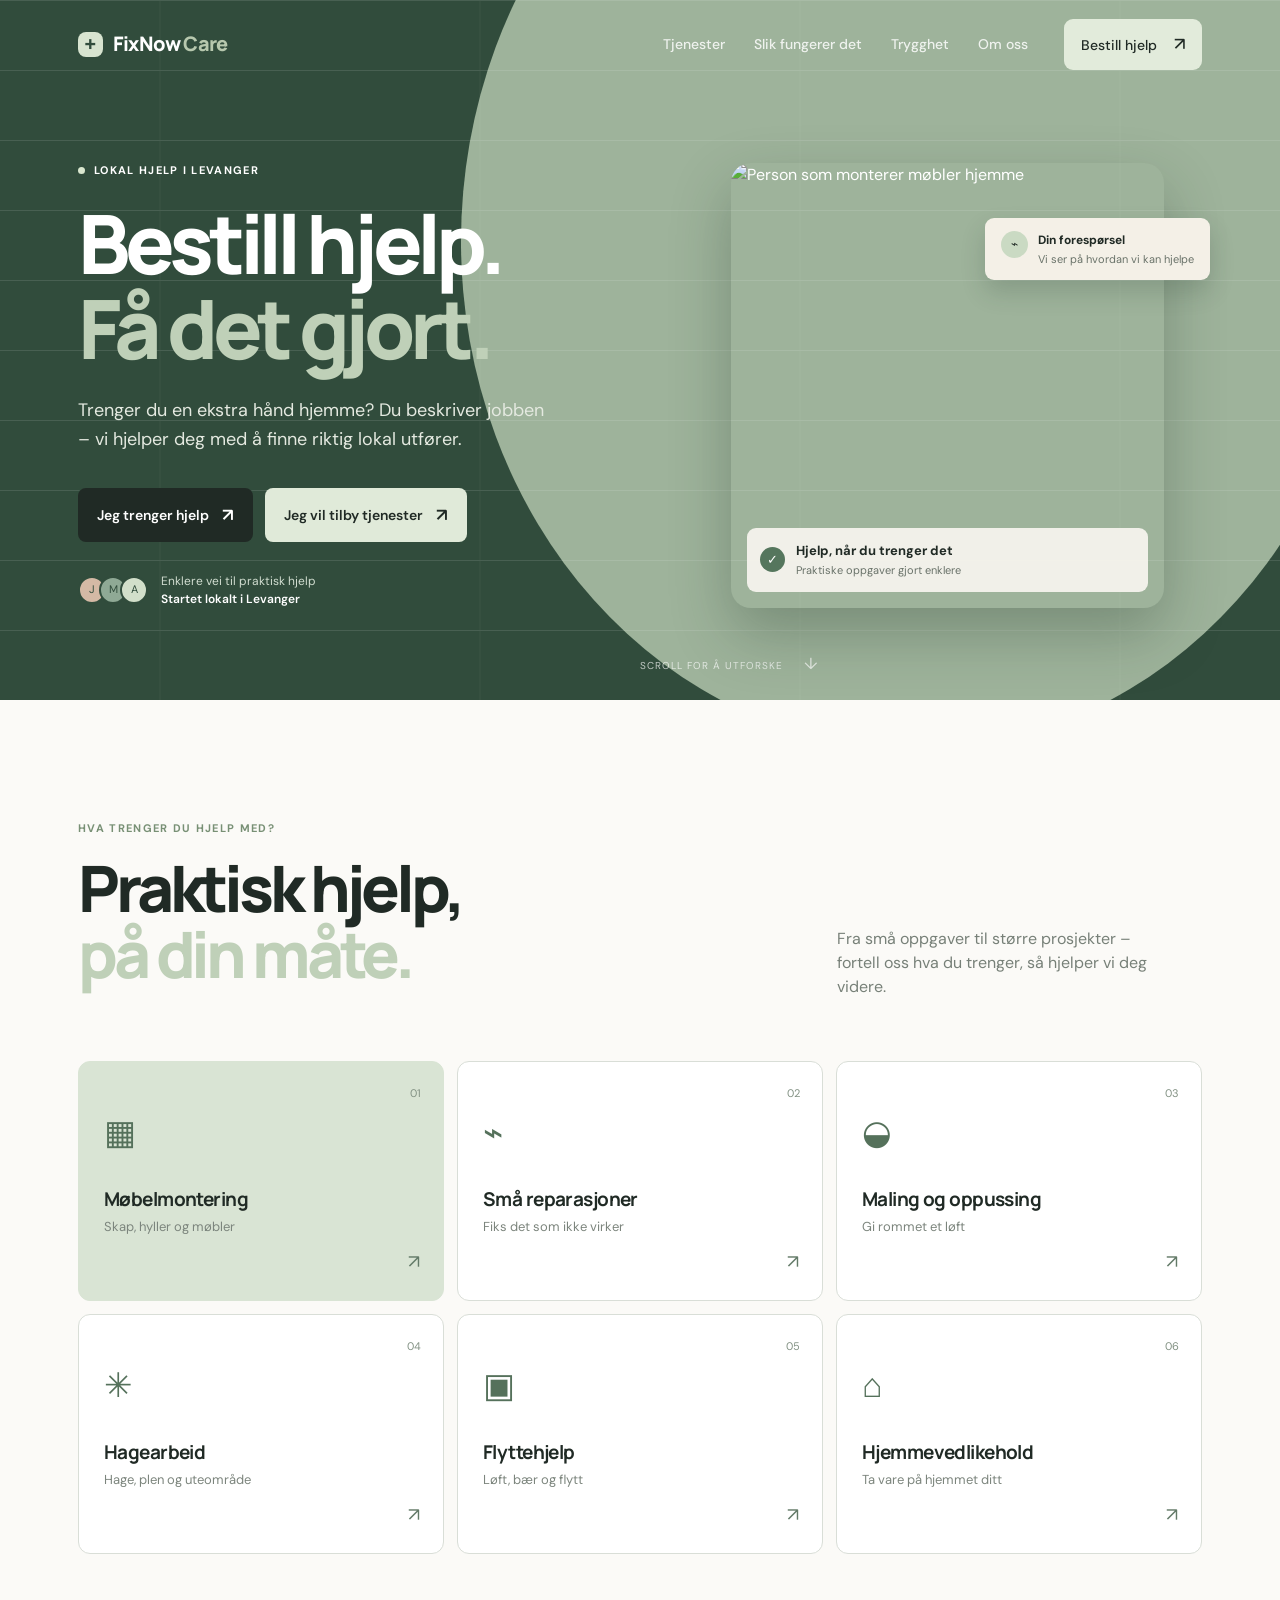
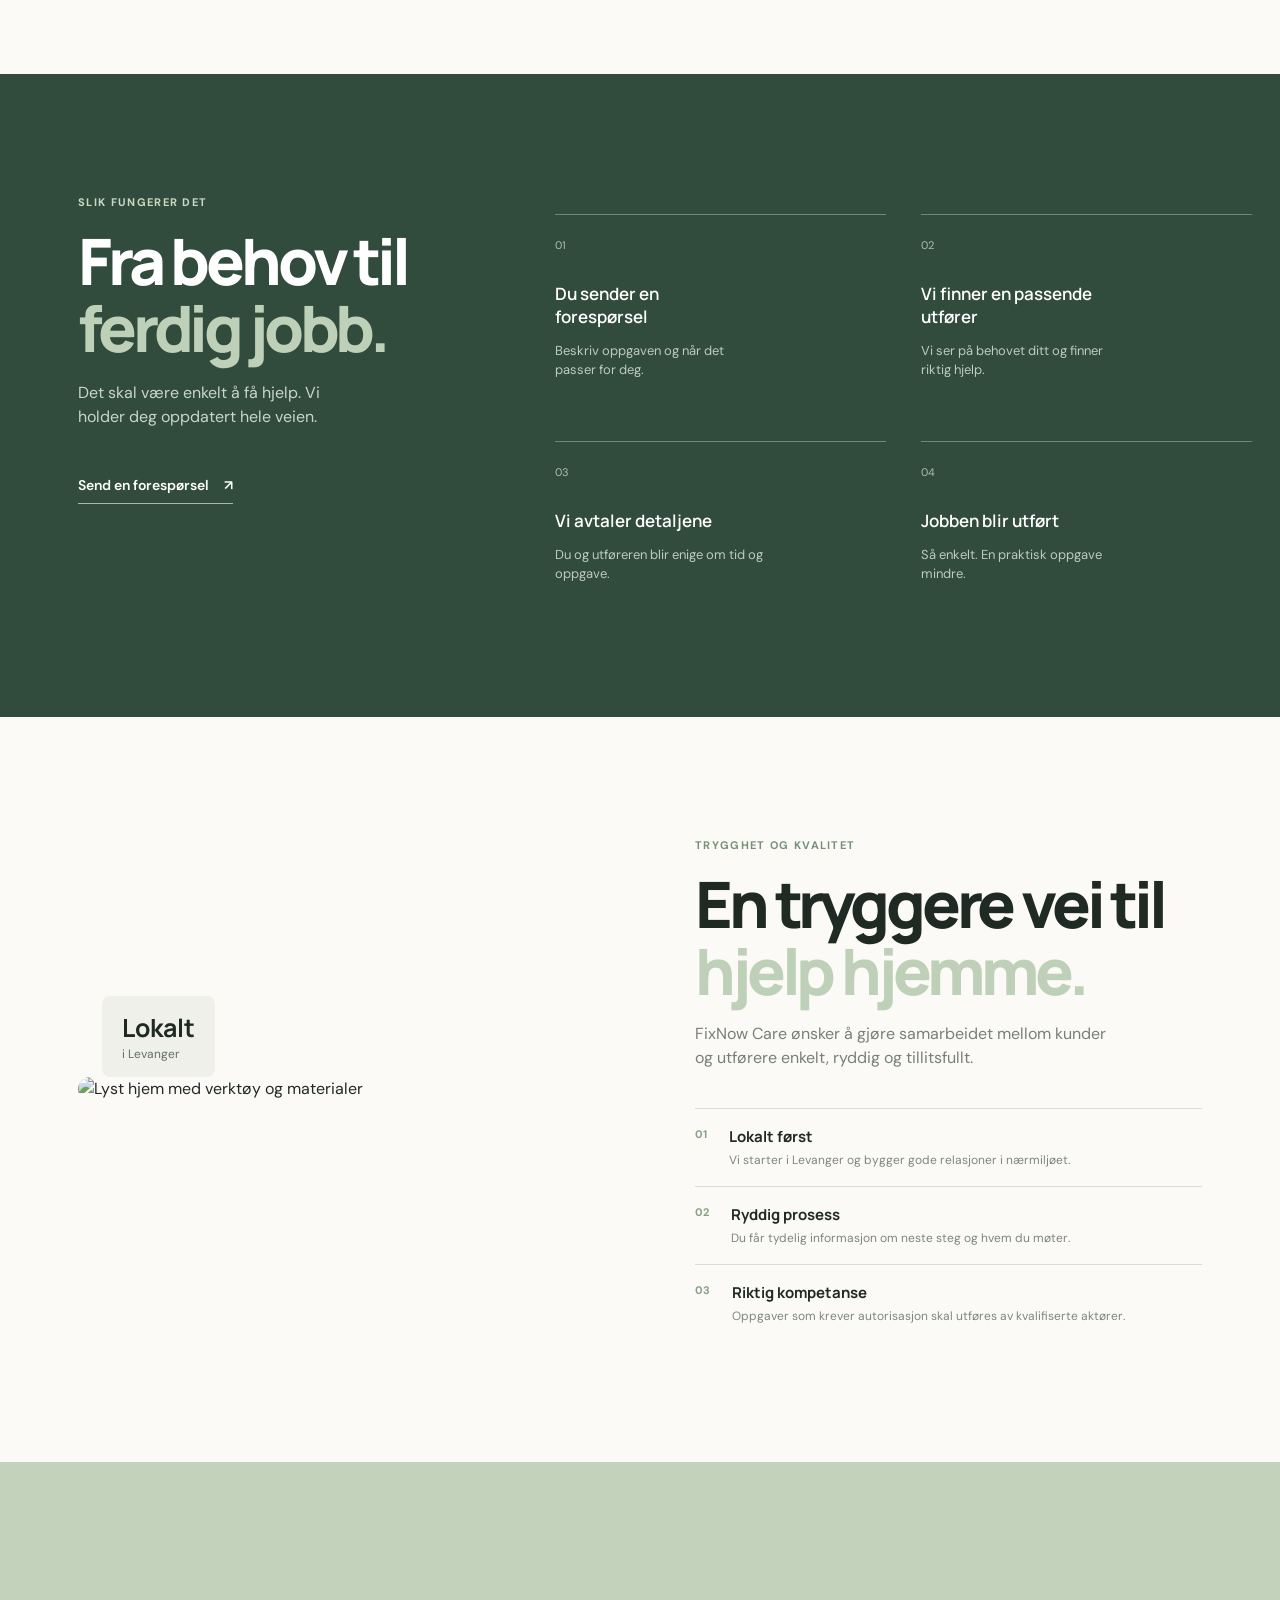
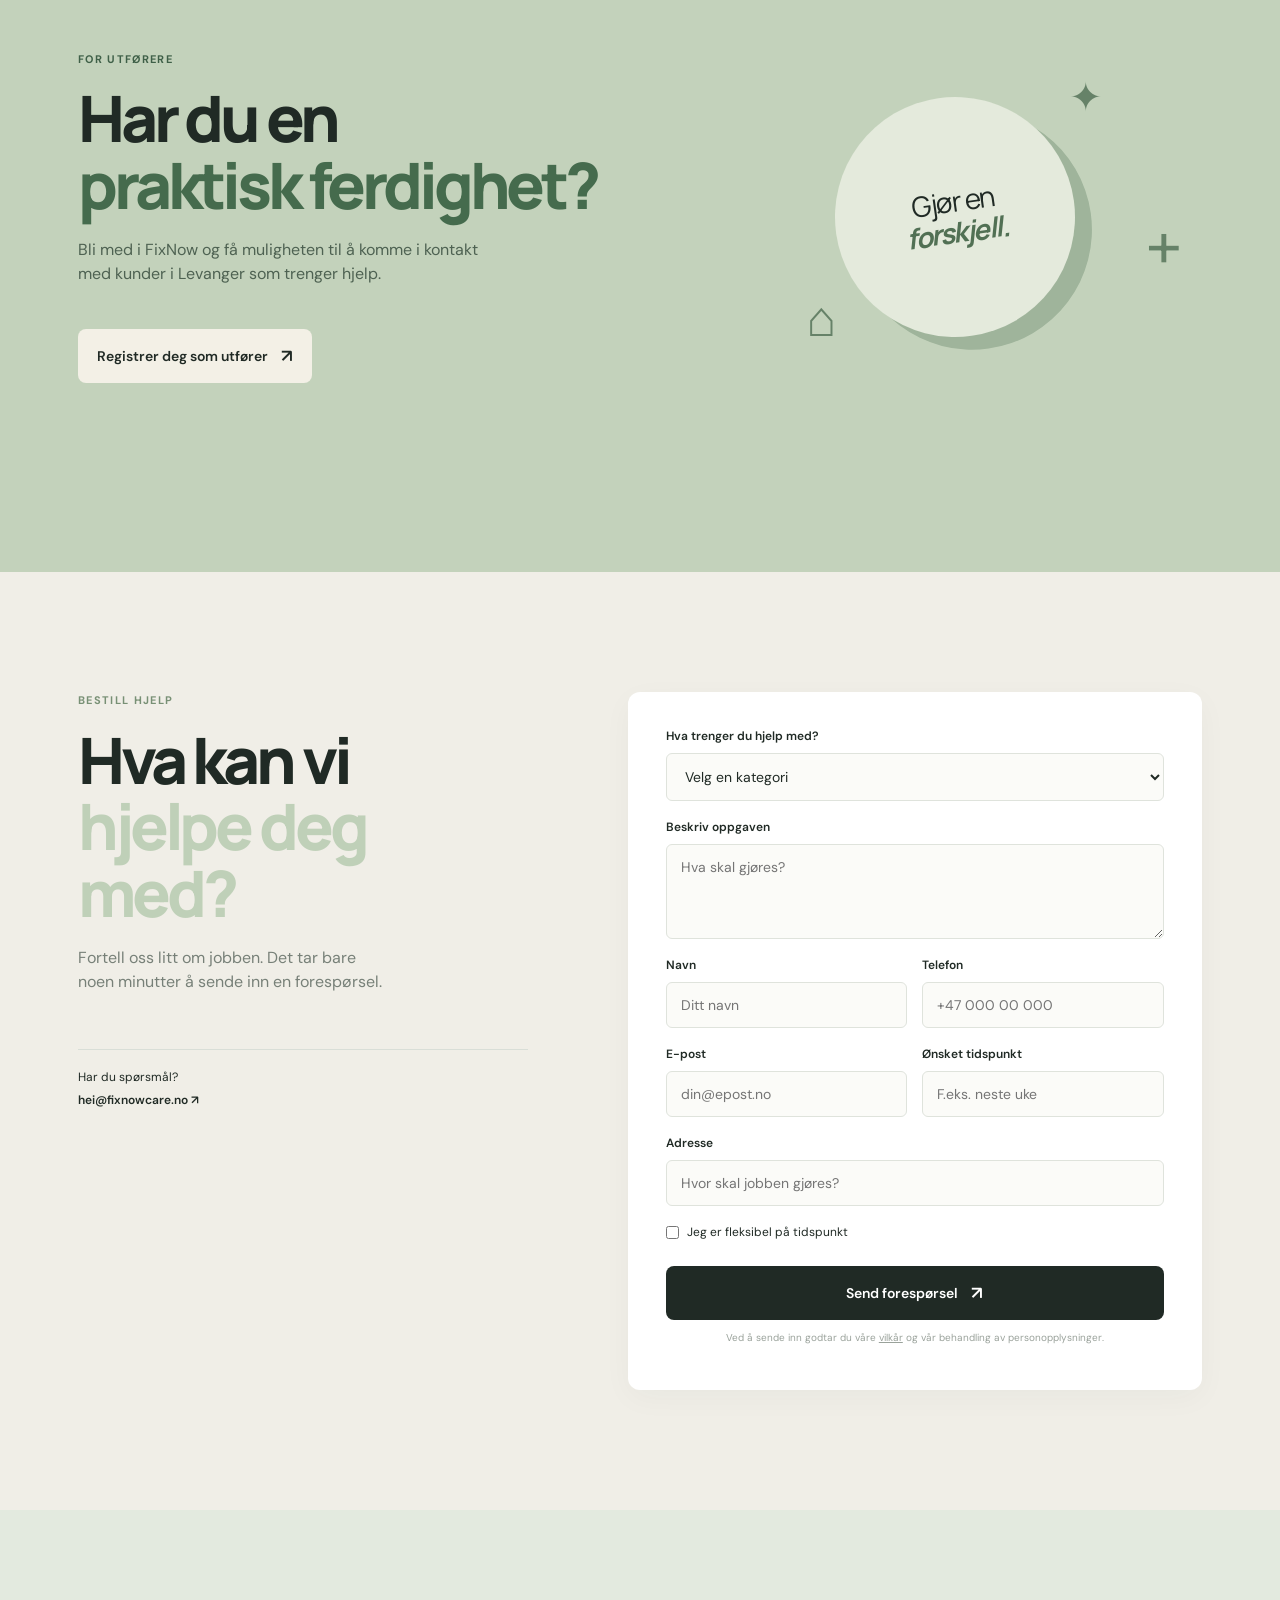
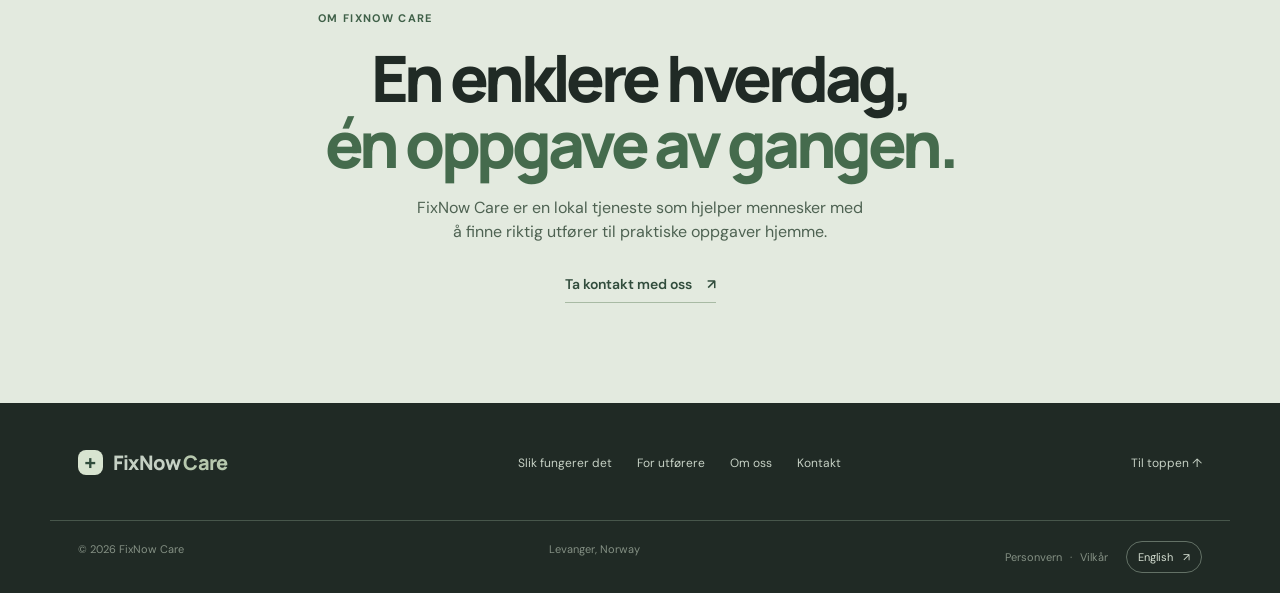
==== index.html @ 41d1ebec "Add files via upload" ====
<!doctype html>
<html lang="nb">
<head>
  <meta charset="UTF-8" />
  <meta name="viewport" content="width=device-width, initial-scale=1.0" />
  <meta name="description" content="FixNow Care hjelper deg med å finne lokal hjelp til praktiske oppgaver hjemme i Levanger." />
  <title>FixNow Care — Bestill hjelp. Få det gjort.</title>
  <link rel="preconnect" href="https://fonts.googleapis.com" />
  <link rel="preconnect" href="https://fonts.gstatic.com" crossorigin />
  <link href="https://fonts.googleapis.com/css2?family=DM+Sans:wght@400;500;600;700&family=Manrope:wght@600;700;800&display=swap" rel="stylesheet" />
  <link rel="stylesheet" href="styles.css" />
</head>
<body>
  <header class="site-header" id="top">
    <div class="container nav-wrap">
      <a class="brand" href="#top" aria-label="FixNow Care hjem"><span class="brand-mark">+</span><span>FixNow <em>Care</em></span></a>
      <button class="menu-toggle" aria-label="Åpne meny" aria-expanded="false"><span></span><span></span></button>
      <nav class="main-nav" aria-label="Hovedmeny">
        <a href="#tjenester">Tjenester</a><a href="#slik-fungerer-det">Slik fungerer det</a><a href="#trygghet">Trygghet</a><a href="#om-oss">Om oss</a>
        <a class="nav-cta" href="#bestill">Bestill hjelp <span>↗</span></a>
      </nav>
    </div>
  </header>

  <main>
    <section class="hero">
      <div class="hero-orb"></div><div class="hero-grid"></div>
      <div class="container hero-content">
        <div class="hero-copy">
          <div class="eyebrow"><span class="pulse"></span> Lokal hjelp i Levanger</div>
          <h1>Bestill hjelp.<br /><span>Få det gjort.</span></h1>
          <p class="hero-lead">Trenger du en ekstra hånd hjemme? Du beskriver jobben – vi hjelper deg med å finne riktig lokal utfører.</p>
          <div class="hero-actions"><a class="button button-dark" href="#bestill">Jeg trenger hjelp <span>↗</span></a><a class="button button-light" href="#for-utforere">Jeg vil tilby tjenester <span>↗</span></a></div>
          <div class="hero-note"><div class="avatar-stack"><i>J</i><i>M</i><i>A</i></div><span>Enklere vei til praktisk hjelp<br /><strong>Startet lokalt i Levanger</strong></span></div>
        </div>
        <div class="hero-visual">
          <div class="image-card"><img src="https://images.unsplash.com/photo-1581578731548-c64695cc6952?auto=format&fit=crop&w=1000&q=85" alt="Person som monterer møbler hjemme" /><div class="image-caption"><span class="check">✓</span><span><strong>Hjelp, når du trenger det</strong><small>Praktiske oppgaver gjort enklere</small></span></div></div>
          <div class="floating-card"><span class="floating-icon">⌁</span><span><strong>Din forespørsel</strong><small>Vi ser på hvordan vi kan hjelpe</small></span></div>
        </div>
      </div>
      <div class="scroll-hint">Scroll for å utforske <span>↓</span></div>
    </section>

    <section class="section categories" id="tjenester">
      <div class="container"><div class="section-top"><div><div class="eyebrow muted">Hva trenger du hjelp med?</div><h2>Praktisk hjelp,<br /><em>på din måte.</em></h2></div><p>Fra små oppgaver til større prosjekter – fortell oss hva du trenger, så hjelper vi deg videre.</p></div>
        <div class="category-grid">
          <a class="category-card featured" href="#bestill"><span class="category-no">01</span><div class="category-icon">▦</div><h3>Møbelmontering</h3><p>Skap, hyller og møbler</p><span class="arrow">↗</span></a>
          <a class="category-card" href="#bestill"><span class="category-no">02</span><div class="category-icon">⌁</div><h3>Små reparasjoner</h3><p>Fiks det som ikke virker</p><span class="arrow">↗</span></a>
          <a class="category-card" href="#bestill"><span class="category-no">03</span><div class="category-icon">◒</div><h3>Maling og oppussing</h3><p>Gi rommet et løft</p><span class="arrow">↗</span></a>
          <a class="category-card" href="#bestill"><span class="category-no">04</span><div class="category-icon">✳</div><h3>Hagearbeid</h3><p>Hage, plen og uteområde</p><span class="arrow">↗</span></a>
          <a class="category-card" href="#bestill"><span class="category-no">05</span><div class="category-icon">▣</div><h3>Flyttehjelp</h3><p>Løft, bær og flytt</p><span class="arrow">↗</span></a>
          <a class="category-card" href="#bestill"><span class="category-no">06</span><div class="category-icon">⌂</div><h3>Hjemmevedlikehold</h3><p>Ta vare på hjemmet ditt</p><span class="arrow">↗</span></a>
        </div>
      </div>
    </section>

    <section class="section process" id="slik-fungerer-det"><div class="container process-inner"><div class="process-intro"><div class="eyebrow light">Slik fungerer det</div><h2>Fra behov til<br /><em>ferdig jobb.</em></h2><p>Det skal være enkelt å få hjelp. Vi holder deg oppdatert hele veien.</p><a class="text-link" href="#bestill">Send en forespørsel <span>↗</span></a></div><div class="steps"><div class="step"><span>01</span><h3>Du sender en forespørsel</h3><p>Beskriv oppgaven og når det passer for deg.</p></div><div class="step"><span>02</span><h3>Vi finner en passende utfører</h3><p>Vi ser på behovet ditt og finner riktig hjelp.</p></div><div class="step"><span>03</span><h3>Vi avtaler detaljene</h3><p>Du og utføreren blir enige om tid og oppgave.</p></div><div class="step"><span>04</span><h3>Jobben blir utført</h3><p>Så enkelt. En praktisk oppgave mindre.</p></div></div></div></section>

    <section class="section trust" id="trygghet"><div class="container trust-grid"><div class="trust-image"><img src="https://images.unsplash.com/photo-1503387762-592dec58ef4e?auto=format&fit=crop&w=1000&q=85" alt="Lyst hjem med verktøy og materialer" /><div class="trust-badge"><strong>Lokalt</strong><span>i Levanger</span></div></div><div class="trust-copy"><div class="eyebrow muted">Trygghet og kvalitet</div><h2>En tryggere vei til<br /><em>hjelp hjemme.</em></h2><p>FixNow Care ønsker å gjøre samarbeidet mellom kunder og utførere enkelt, ryddig og tillitsfullt.</p><div class="trust-list"><div><b>01</b><span><strong>Lokalt først</strong><small>Vi starter i Levanger og bygger gode relasjoner i nærmiljøet.</small></span></div><div><b>02</b><span><strong>Ryddig prosess</strong><small>Du får tydelig informasjon om neste steg og hvem du møter.</small></span></div><div><b>03</b><span><strong>Riktig kompetanse</strong><small>Oppgaver som krever autorisasjon skal utføres av kvalifiserte aktører.</small></span></div></div></div></div></section>

    <section class="section provider" id="for-utforere"><div class="container provider-inner"><div><div class="eyebrow light">For utførere</div><h2>Har du en<br /><em>praktisk ferdighet?</em></h2><p>Bli med i FixNow og få muligheten til å komme i kontakt med kunder i Levanger som trenger hjelp.</p><a class="button button-cream" href="#registrering">Registrer deg som utfører <span>↗</span></a></div><div class="provider-art"><span class="tool tool-one">✦</span><span class="tool tool-two">⌂</span><span class="tool tool-three">+</span><div class="provider-circle">Gjør en<br /><strong>forskjell.</strong></div></div></div></section>

    <section class="section form-section" id="bestill"><div class="container form-layout"><div class="form-intro"><div class="eyebrow muted">Bestill hjelp</div><h2>Hva kan vi<br /><em>hjelpe deg med?</em></h2><p>Fortell oss litt om jobben. Det tar bare noen minutter å sende inn en forespørsel.</p><div class="form-contact"><span>Har du spørsmål?</span><a href="mailto:hei@fixnowcare.no">hei@fixnowcare.no ↗</a></div></div><form class="request-form" id="request-form"><label>Hva trenger du hjelp med? <select required><option value="">Velg en kategori</option><option>Møbelmontering</option><option>Små reparasjoner</option><option>Maling og oppussing</option><option>Hagearbeid</option><option>Flyttehjelp</option><option>Annet</option></select></label><label>Beskriv oppgaven <textarea required placeholder="Hva skal gjøres?"></textarea></label><div class="form-row"><label>Navn<input required type="text" placeholder="Ditt navn" /></label><label>Telefon<input required type="tel" placeholder="+47 000 00 000" /></label></div><div class="form-row"><label>E-post<input required type="email" placeholder="din@epost.no" /></label><label>Ønsket tidspunkt<input required type="text" placeholder="F.eks. neste uke" /></label></div><label>Adresse<input required type="text" placeholder="Hvor skal jobben gjøres?" /></label><label class="check-label"><input type="checkbox" /> <span>Jeg er fleksibel på tidspunkt</span></label><button class="button button-dark submit-button" type="submit">Send forespørsel <span>↗</span></button><p class="form-legal">Ved å sende inn godtar du våre <a href="#om-oss">vilkår</a> og vår behandling av personopplysninger.</p></form></div></section>

    <section class="section about" id="om-oss"><div class="container about-inner"><div class="eyebrow light">Om FixNow Care</div><h2>En enklere hverdag,<br /><em>én oppgave av gangen.</em></h2><p>FixNow Care er en lokal tjeneste som hjelper mennesker med å finne riktig utfører til praktiske oppgaver hjemme.</p><a class="text-link" href="mailto:hei@fixnowcare.no">Ta kontakt med oss <span>↗</span></a></div></section>
  </main>
  <footer class="site-footer"><div class="container footer-top"><a class="brand" href="#top"><span class="brand-mark">+</span><span>FixNow <em>Care</em></span></a><div class="footer-links"><a href="#slik-fungerer-det">Slik fungerer det</a><a href="#for-utforere">For utførere</a><a href="#om-oss">Om oss</a><a href="mailto:hei@fixnowcare.no">Kontakt</a></div><a class="back-top" href="#top">Til toppen ↑</a></div><div class="container footer-bottom"><span>© 2026 FixNow Care</span><span>Levanger, Norway</span><span class="footer-meta"><a href="#">Personvern</a> · <a href="#">Vilkår</a><a class="language-switch" href="index-en.html" lang="en" aria-label="Switch to English">English <span>↗</span></a></span></div></footer>
  <div class="success-modal" id="success-modal" role="dialog" aria-modal="true" aria-labelledby="success-title"><div class="modal-card"><button class="modal-close" aria-label="Lukk">×</button><div class="success-icon">✓</div><h2 id="success-title">Takk for din forespørsel!</h2><p>Vi har mottatt forespørselen din og vil se på hvordan vi kan hjelpe deg.</p><span class="request-id">Forespørselsnummer: <strong>FN-2026-001</strong></span><button class="button button-dark modal-done">Ferdig</button></div></div>
  <script src="script.js"></script>
</body>
</html>
---- styles.css ----
:root{--ink:#202a25;--cream:#f4f1e9;--paper:#fbfaf7;--sage:#bac9b3;--green:#314c3c;--line:#d9ded7;--serif:Manrope,sans-serif;--sans:'DM Sans',sans-serif}*{box-sizing:border-box}html{scroll-behavior:smooth}body{margin:0;background:var(--paper);color:var(--ink);font-family:var(--sans);font-size:16px;line-height:1.5}a{color:inherit;text-decoration:none}.container{max-width:1180px;margin:auto;padding-left:28px;padding-right:28px}.site-header{position:absolute;top:0;z-index:5;width:100%;color:#fff}.nav-wrap{display:flex;align-items:center;justify-content:space-between;height:88px}.brand{display:flex;align-items:center;gap:10px;font-family:var(--serif);font-size:20px;font-weight:800;letter-spacing:-.04em}.brand em{font-style:normal;color:#b7c8ae}.brand-mark{display:grid;place-items:center;width:25px;height:25px;background:#d8e4d0;color:var(--green);border-radius:8px;font-size:22px;line-height:1}.main-nav{display:flex;align-items:center;gap:29px;font-size:14px;font-weight:500}.main-nav a:not(.nav-cta){opacity:.84}.main-nav a:hover{text-decoration:underline;text-underline-offset:4px}.nav-cta{background:#e2ebdb;color:var(--ink);padding:12px 17px;border-radius:9px;margin-left:7px}.nav-cta span,.button span{margin-left:13px;font-size:18px}.menu-toggle{display:none;background:none;border:0;color:white}.hero{min-height:700px;position:relative;overflow:hidden;background:var(--green);color:white}.hero-orb{position:absolute;right:-7%;top:-38%;width:71%;height:145%;border-radius:50%;background:#a8bca3;opacity:.92}.hero-grid{position:absolute;inset:0;opacity:.11;background-image:linear-gradient(90deg,transparent 49.8%,#fff 50%,transparent 50.2%),linear-gradient(#fff 1px,transparent 1px);background-size:25% 100%,100% 70px}.hero-content{position:relative;z-index:1;display:grid;grid-template-columns:52% 48%;align-items:center;min-height:700px;padding-top:70px}.eyebrow{display:flex;align-items:center;gap:9px;text-transform:uppercase;letter-spacing:.12em;font-size:11px;font-weight:700}.eyebrow.muted{color:#789075}.eyebrow.light{color:#cad9c3}.pulse{width:7px;height:7px;border-radius:50%;background:#d9e7cf}.hero h1,.section h2{font-family:var(--serif);font-size:clamp(48px,6.4vw,82px);line-height:1.04;letter-spacing:-.065em;margin:22px 0 25px;font-weight:800}.hero h1 span,.section h2 em{color:#bfd0b8;font-style:normal}.hero-lead{font-size:18px;line-height:1.6;max-width:470px;color:#e4e9e0}.hero-actions{display:flex;gap:12px;flex-wrap:wrap;margin:34px 0 30px}.button{display:inline-flex;align-items:center;justify-content:center;border:0;border-radius:8px;padding:15px 19px;font:600 14px var(--sans);cursor:pointer;transition:transform .2s,background .2s}.button:hover{transform:translateY(-2px)}.button-dark{color:#fff;background:var(--ink)}.button-light{color:var(--ink);background:#e0ead9}.button-cream{background:#f3f0e6;color:var(--ink);margin-top:27px}.hero-note{display:flex;align-items:center;gap:13px;font-size:12px;color:#d1ddd0}.hero-note strong{color:#fff;font-weight:600}.avatar-stack{display:flex}.avatar-stack i{display:grid;place-items:center;width:28px;height:28px;border-radius:50%;background:#d2dfca;color:var(--green);font-style:normal;font-size:11px;border:2px solid var(--green);margin-left:-7px}.avatar-stack i:first-child{margin:0;background:#d4b9a5}.avatar-stack i:nth-child(2){background:#8fa995}.hero-visual{position:relative;margin-left:30px}.image-card{width:85%;margin:0 auto;position:relative;border-radius:20px;overflow:hidden;box-shadow:0 25px 60px #1a30244a}.image-card img{display:block;width:100%;height:445px;object-fit:cover}.image-caption{position:absolute;bottom:16px;left:16px;right:16px;display:flex;gap:11px;align-items:center;background:#f7f5eeef;color:var(--ink);border-radius:9px;padding:13px;font-size:13px}.image-caption strong,.image-caption small,.floating-card strong,.floating-card small{display:block}.image-caption small,.floating-card small{font-size:11px;color:#697269;margin-top:2px}.check{background:#55765d;color:#fff;border-radius:50%;width:25px;height:25px;display:grid;place-items:center}.floating-card{position:absolute;right:-8px;top:55px;background:#f4f0e7;color:var(--ink);padding:13px 16px;border-radius:9px;display:flex;gap:10px;font-size:12px;box-shadow:0 12px 25px #20352930}.floating-icon{width:27px;height:27px;border-radius:50%;background:#cadac3;display:grid;place-items:center}.scroll-hint{position:absolute;bottom:24px;left:50%;font-size:10px;text-transform:uppercase;letter-spacing:.1em;opacity:.7}.scroll-hint span{margin-left:17px;font-size:16px}.section{padding:120px 0}.section h2{font-size:clamp(42px,5vw,64px);margin:18px 0}.section-top{display:flex;justify-content:space-between;align-items:end;margin-bottom:55px}.section-top>p{max-width:320px;color:#778078;margin:0 4% 7px 0}.category-grid{display:grid;grid-template-columns:repeat(3,1fr);gap:13px}.category-card{min-height:240px;border:1px solid var(--line);border-radius:12px;padding:25px;position:relative;transition:.25s;background:#fff}.category-card:hover{transform:translateY(-5px);box-shadow:0 15px 30px #304b3615}.category-card.featured{background:#d9e4d4;border-color:#d9e4d4}.category-no{position:absolute;right:22px;top:23px;color:#829183;font-size:11px}.category-icon{font-size:34px;color:#55715b;margin:20px 0 28px}.category-card h3{font:700 19px var(--serif);letter-spacing:-.03em;margin:0 0 5px}.category-card p{font-size:13px;color:#7c857d;margin:0}.arrow{position:absolute;right:23px;bottom:23px;color:#637a68;font-size:19px}.process{background:var(--green);color:white}.process-inner{display:grid;grid-template-columns:38% 62%;gap:50px}.process h2{margin-bottom:20px}.process-intro>p{color:#cad6c8;max-width:285px}.text-link{display:inline-flex;gap:15px;align-items:center;margin-top:30px;font-size:14px;font-weight:600;border-bottom:1px solid #a8baa4;padding-bottom:7px}.steps{display:grid;grid-template-columns:1fr 1fr;gap:48px 35px;padding-top:20px}.step{border-top:1px solid #718673;padding-top:17px}.step>span{color:#aebfab;font-size:11px}.step h3{font:600 17px var(--serif);margin:26px 0 8px;max-width:190px}.step p{font-size:13px;color:#becbbd;max-width:210px}.trust-grid{display:grid;grid-template-columns:46% 1fr;gap:100px;align-items:center}.trust-image{position:relative}.trust-image img{width:100%;height:500px;object-fit:cover;border-radius:14px;filter:saturate(.75)}.trust-badge{position:absolute;bottom:24px;left:24px;background:#eef0e8e8;border-radius:8px;padding:14px 20px}.trust-badge strong,.trust-badge span{display:block}.trust-badge strong{font:700 25px var(--serif)}.trust-badge span{font-size:12px;color:#647164}.trust-copy>p{max-width:430px;color:#778078}.trust-list{margin-top:38px}.trust-list>div{border-top:1px solid var(--line);padding:17px 0;display:flex;gap:22px}.trust-list b{font-size:11px;color:#87a083}.trust-list strong,.trust-list small{display:block}.trust-list strong{font:700 15px var(--serif)}.trust-list small{font-size:12px;color:#7d867e;margin-top:4px}.provider{background:#c3d2bb}.provider-inner{display:flex;justify-content:space-between;align-items:center;min-height:470px}.provider h2{margin-bottom:20px}.provider p{max-width:400px;color:#526450}.provider-art{width:44%;height:330px;position:relative;display:grid;place-items:center}.provider-circle{width:240px;height:240px;background:#e4eadc;border-radius:50%;display:grid;place-content:center;text-align:center;font:28px/1.1 var(--serif);letter-spacing:-.05em;transform:rotate(-8deg);box-shadow:15px 15px 0 #9fb49b}.provider-circle strong{font-style:italic;color:#517054}.tool{position:absolute;font-size:40px;color:#668268;z-index:1}.tool-one{top:15px;right:20%}.tool-two{bottom:25px;left:20%;font-size:50px}.tool-three{top:44%;right:4%;font-size:65px}.form-section{background:#f0eee7}.form-layout{display:grid;grid-template-columns:40% 1fr;gap:100px}.form-intro h2{margin-bottom:20px}.form-intro>p{color:#778078;max-width:310px}.form-contact{margin-top:55px;border-top:1px solid var(--line);padding-top:18px;font-size:12px;display:flex;flex-direction:column;gap:5px}.form-contact a{font-weight:600}.request-form{background:#fff;border-radius:12px;padding:35px 38px;box-shadow:0 8px 30px #28372e09}.request-form label{display:block;font-size:12px;font-weight:600;margin-bottom:17px}.request-form input,.request-form select,.request-form textarea{display:block;width:100%;border:1px solid #dfe3dc;border-radius:6px;padding:13px 14px;margin-top:8px;background:#fbfbf8;font:14px var(--sans);color:var(--ink);outline:none}.request-form input:focus,.request-form select:focus,.request-form textarea:focus{border-color:#779579}.request-form textarea{height:95px;resize:vertical}.form-row{display:grid;grid-template-columns:1fr 1fr;gap:15px}.check-label{display:flex!important;align-items:center;gap:8px;font-weight:400!important}.check-label input{width:auto;margin:0}.submit-button{width:100%;margin-top:8px}.form-legal{text-align:center;color:#9aa29b;font-size:10px}.form-legal a{text-decoration:underline}.about{background:#e3eadf;text-align:center;padding:100px 0}.about-inner{max-width:700px}.about h2{margin-bottom:18px}.about p{max-width:450px;margin:0 auto;color:#667365}.about .text-link{color:var(--green)}.site-footer{background:var(--ink);color:#c5d0c4;padding:45px 0 20px}.footer-top{display:flex;align-items:center;justify-content:space-between;padding-bottom:42px}.footer-links{display:flex;gap:25px;font-size:12px}.footer-links a:hover,.footer-bottom a:hover{text-decoration:underline}.back-top{font-size:12px}.footer-bottom{border-top:1px solid #47564b;padding-top:20px;display:flex;justify-content:space-between;color:#849084;font-size:11px}.success-modal{display:none;position:fixed;inset:0;background:#203229b8;z-index:10;place-items:center;padding:20px}.success-modal.open{display:grid}.modal-card{background:#f7f5ee;padding:45px 40px;border-radius:14px;text-align:center;max-width:430px;position:relative}.modal-close{position:absolute;right:17px;top:10px;background:none;border:0;font-size:27px;color:#697269;cursor:pointer}.success-icon{margin:auto;width:54px;height:54px;border-radius:50%;display:grid;place-items:center;background:#c8d9c2;color:#3d6448;font-size:28px}.modal-card h2{font:700 27px var(--serif);letter-spacing:-.04em;margin:23px 0 10px}.modal-card p{color:#717a72;font-size:14px}.request-id{display:block;background:#e8e9e0;padding:10px;border-radius:5px;font-size:11px;color:#7b847a;margin:20px 0}.modal-done{width:100%}
@media(max-width:800px){.container{padding-left:20px;padding-right:20px}.nav-wrap{height:72px}.menu-toggle{display:flex;flex-direction:column;gap:5px;padding:8px}.menu-toggle span{display:block;width:24px;height:2px;background:#fff}.main-nav{display:none;position:absolute;top:67px;left:15px;right:15px;padding:20px;background:var(--paper);color:var(--ink);border-radius:10px;box-shadow:0 15px 30px #1422192b;flex-direction:column;align-items:stretch;gap:16px}.main-nav.open{display:flex}.nav-cta{text-align:center;margin:4px 0 0}.hero{min-height:960px}.hero-orb{width:150%;height:55%;top:50%;right:-35%}.hero-content{display:block;padding-top:135px;min-height:0}.hero h1{font-size:57px}.hero-lead{font-size:16px}.hero-visual{margin:55px 0 0}.image-card{width:92%}.image-card img{height:290px}.floating-card{right:0;top:25px}.scroll-hint{display:none}.section{padding:78px 0}.section-top,.process-inner,.trust-grid,.form-layout{display:block}.section-top>p{margin-top:20px}.category-grid{grid-template-columns:1fr 1fr}.category-card{min-height:205px;padding:18px}.category-icon{margin:15px 0 21px}.category-card h3{font-size:16px}.category-card p{font-size:11px}.process-intro{margin-bottom:55px}.steps{padding:0;gap:30px 20px}.step h3{font-size:15px}.trust-image img{height:340px;margin-bottom:50px}.provider-inner{display:block;padding-top:80px;padding-bottom:80px}.provider-art{width:100%;margin-top:45px}.form-intro{margin-bottom:50px}.request-form{padding:25px 20px}.footer-top{align-items:flex-start;flex-direction:column;gap:25px}.footer-links{flex-wrap:wrap;gap:12px 20px}.footer-bottom{flex-wrap:wrap;gap:10px}.about{padding:75px 0}}
@media(max-width:440px){.category-grid{grid-template-columns:1fr}.category-card{min-height:170px}.form-row{grid-template-columns:1fr;gap:0}.hero-actions{flex-direction:column;align-items:stretch}.button{width:100%}.hero h1{font-size:50px}.hero{min-height:975px}}
.footer-meta{display:flex;align-items:center;gap:8px}.language-switch{border:1px solid #637166;border-radius:999px;color:#d5dfd2;padding:7px 11px;margin-left:10px;transition:.2s}.language-switch:hover{background:#d5dfd2;color:var(--ink);text-decoration:none!important}.language-switch span{margin-left:7px}@media(max-width:800px){.footer-meta{flex-wrap:wrap}}
.provider .eyebrow.light,.about .eyebrow.light{color:#3f6048}.provider h2 em,.about h2 em{color:#456b4d}.provider p,.about p{color:#4e6252}
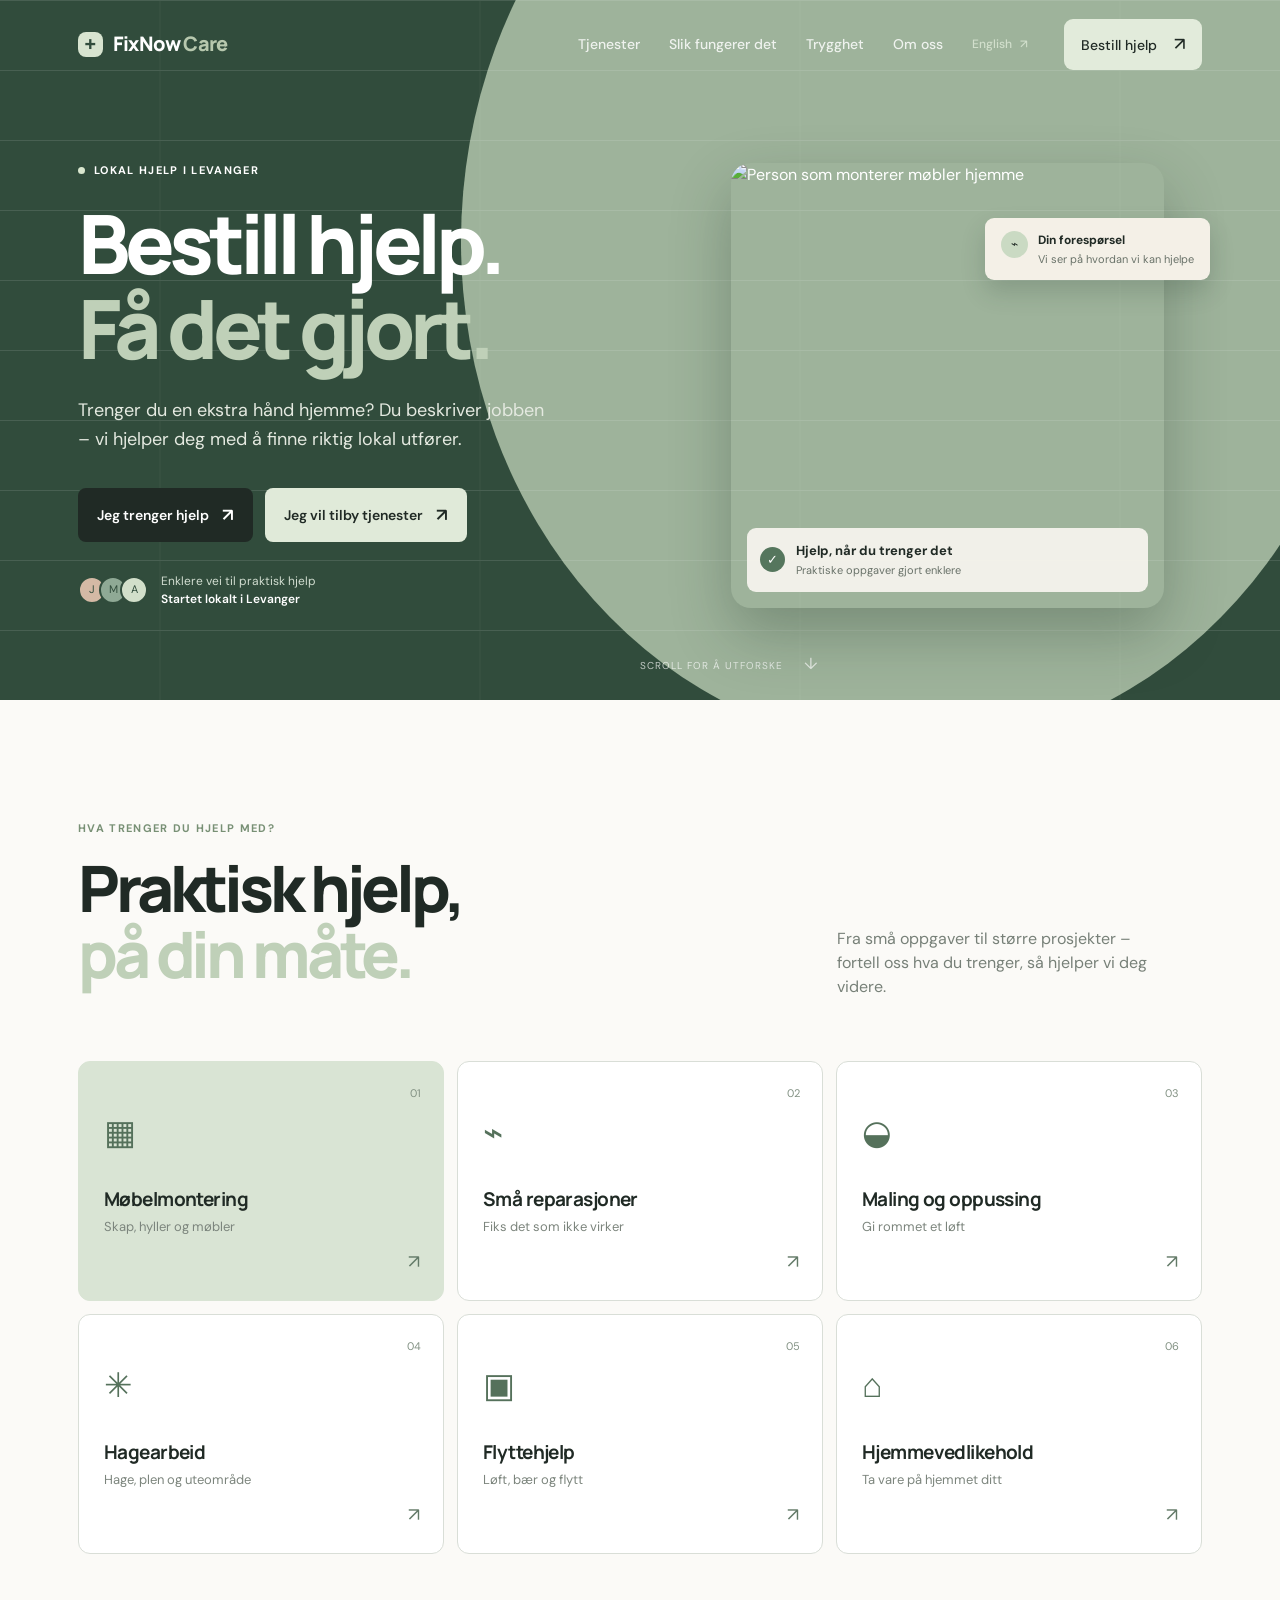
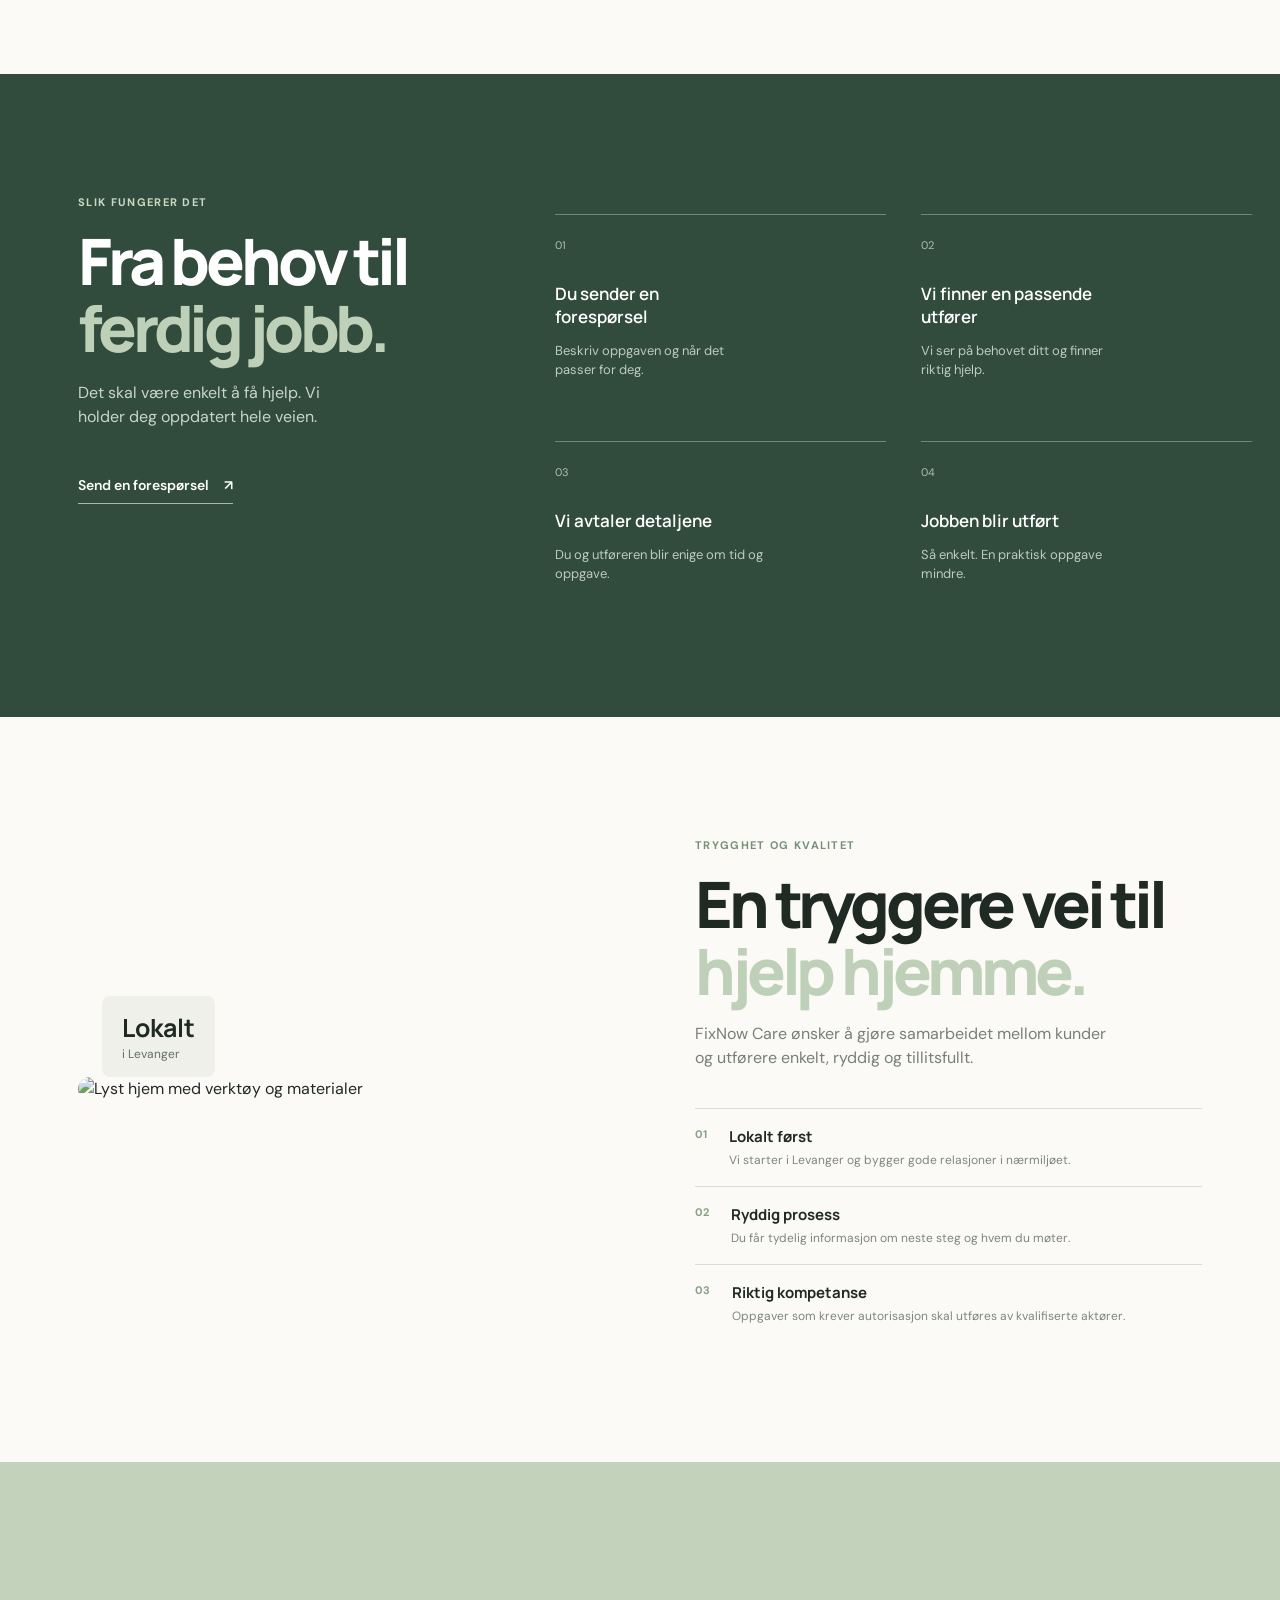
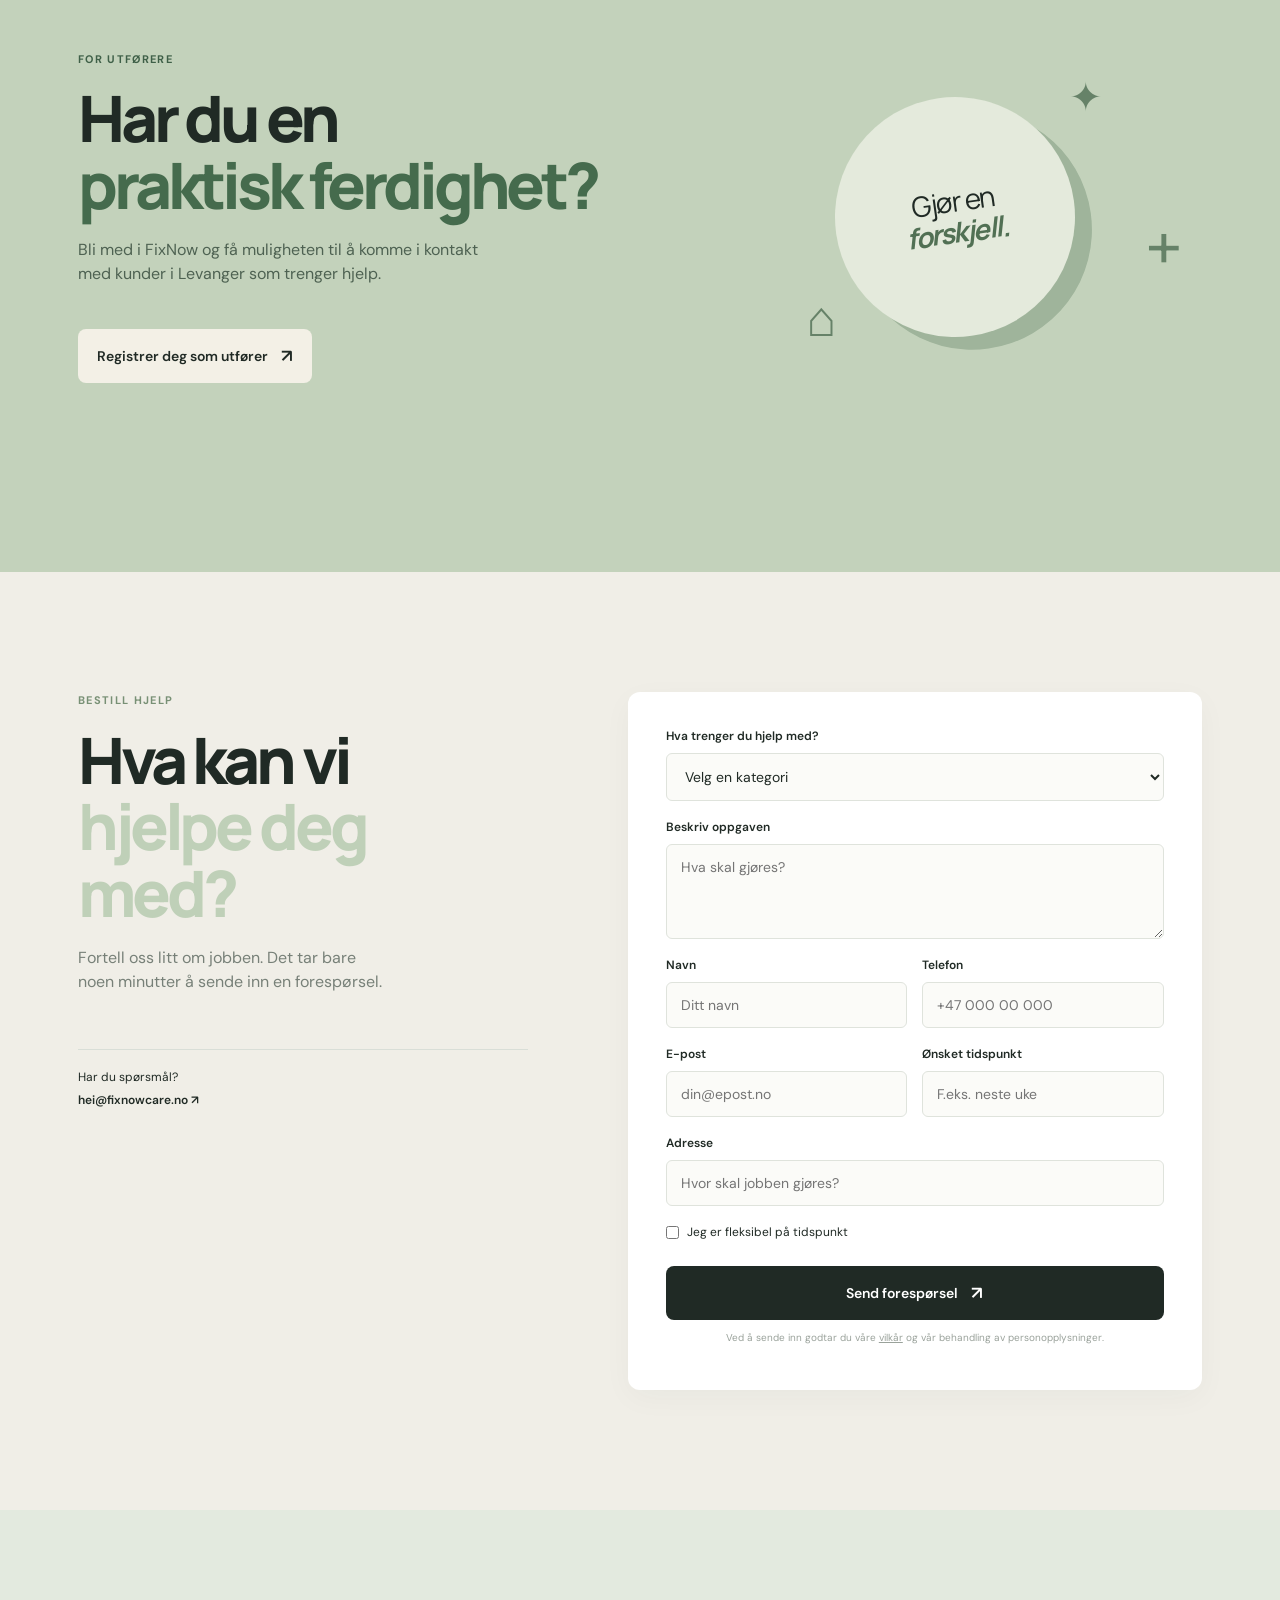
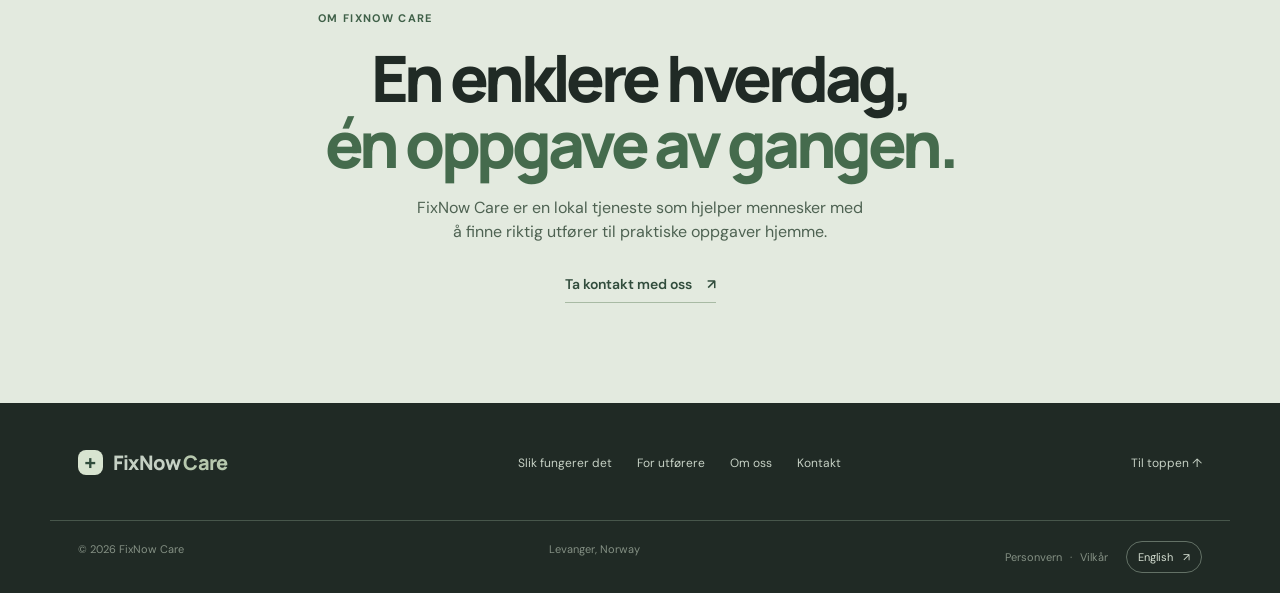
==== commit 2481aa06: "Add files via upload" ====
--- a/index.html
+++ b/index.html
@@ -16,7 +16,7 @@
       <a class="brand" href="#top" aria-label="FixNow Care hjem"><span class="brand-mark">+</span><span>FixNow <em>Care</em></span></a>
       <button class="menu-toggle" aria-label="Åpne meny" aria-expanded="false"><span></span><span></span></button>
       <nav class="main-nav" aria-label="Hovedmeny">
-        <a href="#tjenester">Tjenester</a><a href="#slik-fungerer-det">Slik fungerer det</a><a href="#trygghet">Trygghet</a><a href="#om-oss">Om oss</a>
+        <a href="#tjenester">Tjenester</a><a href="#slik-fungerer-det">Slik fungerer det</a><a href="#trygghet">Trygghet</a><a href="#om-oss">Om oss</a><a class="language-top" href="index-en.html" lang="en">English <span>↗</span></a>
         <a class="nav-cta" href="#bestill">Bestill hjelp <span>↗</span></a>
       </nav>
     </div>
@@ -60,12 +60,13 @@
 
     <section class="section provider" id="for-utforere"><div class="container provider-inner"><div><div class="eyebrow light">For utførere</div><h2>Har du en<br /><em>praktisk ferdighet?</em></h2><p>Bli med i FixNow og få muligheten til å komme i kontakt med kunder i Levanger som trenger hjelp.</p><a class="button button-cream" href="#registrering">Registrer deg som utfører <span>↗</span></a></div><div class="provider-art"><span class="tool tool-one">✦</span><span class="tool tool-two">⌂</span><span class="tool tool-three">+</span><div class="provider-circle">Gjør en<br /><strong>forskjell.</strong></div></div></div></section>
 
-    <section class="section form-section" id="bestill"><div class="container form-layout"><div class="form-intro"><div class="eyebrow muted">Bestill hjelp</div><h2>Hva kan vi<br /><em>hjelpe deg med?</em></h2><p>Fortell oss litt om jobben. Det tar bare noen minutter å sende inn en forespørsel.</p><div class="form-contact"><span>Har du spørsmål?</span><a href="mailto:hei@fixnowcare.no">hei@fixnowcare.no ↗</a></div></div><form class="request-form" id="request-form"><label>Hva trenger du hjelp med? <select required><option value="">Velg en kategori</option><option>Møbelmontering</option><option>Små reparasjoner</option><option>Maling og oppussing</option><option>Hagearbeid</option><option>Flyttehjelp</option><option>Annet</option></select></label><label>Beskriv oppgaven <textarea required placeholder="Hva skal gjøres?"></textarea></label><div class="form-row"><label>Navn<input required type="text" placeholder="Ditt navn" /></label><label>Telefon<input required type="tel" placeholder="+47 000 00 000" /></label></div><div class="form-row"><label>E-post<input required type="email" placeholder="din@epost.no" /></label><label>Ønsket tidspunkt<input required type="text" placeholder="F.eks. neste uke" /></label></div><label>Adresse<input required type="text" placeholder="Hvor skal jobben gjøres?" /></label><label class="check-label"><input type="checkbox" /> <span>Jeg er fleksibel på tidspunkt</span></label><button class="button button-dark submit-button" type="submit">Send forespørsel <span>↗</span></button><p class="form-legal">Ved å sende inn godtar du våre <a href="#om-oss">vilkår</a> og vår behandling av personopplysninger.</p></form></div></section>
+    <section class="section form-section" id="bestill"><div class="container form-layout"><div class="form-intro"><div class="eyebrow muted">Bestill hjelp</div><h2>Hva kan vi<br /><em>hjelpe deg med?</em></h2><p>Fortell oss litt om jobben. Det tar bare noen minutter å sende inn en forespørsel.</p><div class="form-contact"><span>Har du spørsmål?</span><a href="mailto:hei@fixnowcare.no">hei@fixnowcare.no ↗</a></div></div><form class="request-form" id="request-form"><label>Hva trenger du hjelp med? <select name="category" required><option value="">Velg en kategori</option><option>Møbelmontering</option><option>Små reparasjoner</option><option>Maling og oppussing</option><option>Hagearbeid</option><option>Flyttehjelp</option><option>Annet</option></select></label><label>Beskriv oppgaven <textarea name="description" required placeholder="Hva skal gjøres?"></textarea></label><div class="form-row"><label>Navn<input name="name" required type="text" placeholder="Ditt navn" /></label><label>Telefon<input name="phone" required type="tel" placeholder="+47 000 00 000" /></label></div><div class="form-row"><label>E-post<input name="email" required type="email" placeholder="din@epost.no" /></label><label>Ønsket tidspunkt<input name="preferred_time" required type="text" placeholder="F.eks. neste uke" /></label></div><label>Adresse<input name="address" required type="text" placeholder="Hvor skal jobben gjøres?" /></label><label class="check-label"><input name="flexible_time" type="checkbox" /> <span>Jeg er fleksibel på tidspunkt</span></label><button class="button button-dark submit-button" type="submit">Send forespørsel <span>↗</span></button><p class="form-legal">Ved å sende inn godtar du våre <a href="#om-oss">vilkår</a> og vår behandling av personopplysninger.</p></form></div></section>
 
     <section class="section about" id="om-oss"><div class="container about-inner"><div class="eyebrow light">Om FixNow Care</div><h2>En enklere hverdag,<br /><em>én oppgave av gangen.</em></h2><p>FixNow Care er en lokal tjeneste som hjelper mennesker med å finne riktig utfører til praktiske oppgaver hjemme.</p><a class="text-link" href="mailto:hei@fixnowcare.no">Ta kontakt med oss <span>↗</span></a></div></section>
   </main>
   <footer class="site-footer"><div class="container footer-top"><a class="brand" href="#top"><span class="brand-mark">+</span><span>FixNow <em>Care</em></span></a><div class="footer-links"><a href="#slik-fungerer-det">Slik fungerer det</a><a href="#for-utforere">For utførere</a><a href="#om-oss">Om oss</a><a href="mailto:hei@fixnowcare.no">Kontakt</a></div><a class="back-top" href="#top">Til toppen ↑</a></div><div class="container footer-bottom"><span>© 2026 FixNow Care</span><span>Levanger, Norway</span><span class="footer-meta"><a href="#">Personvern</a> · <a href="#">Vilkår</a><a class="language-switch" href="index-en.html" lang="en" aria-label="Switch to English">English <span>↗</span></a></span></div></footer>
   <div class="success-modal" id="success-modal" role="dialog" aria-modal="true" aria-labelledby="success-title"><div class="modal-card"><button class="modal-close" aria-label="Lukk">×</button><div class="success-icon">✓</div><h2 id="success-title">Takk for din forespørsel!</h2><p>Vi har mottatt forespørselen din og vil se på hvordan vi kan hjelpe deg.</p><span class="request-id">Forespørselsnummer: <strong>FN-2026-001</strong></span><button class="button button-dark modal-done">Ferdig</button></div></div>
+  <script src="https://cdn.jsdelivr.net/npm/@supabase/supabase-js@2"></script>
   <script src="script.js"></script>
 </body>
 </html>
--- a/styles.css
+++ b/styles.css
@@ -3,3 +3,98 @@
 @media(max-width:440px){.category-grid{grid-template-columns:1fr}.category-card{min-height:170px}.form-row{grid-template-columns:1fr;gap:0}.hero-actions{flex-direction:column;align-items:stretch}.button{width:100%}.hero h1{font-size:50px}.hero{min-height:975px}}
 .footer-meta{display:flex;align-items:center;gap:8px}.language-switch{border:1px solid #637166;border-radius:999px;color:#d5dfd2;padding:7px 11px;margin-left:10px;transition:.2s}.language-switch:hover{background:#d5dfd2;color:var(--ink);text-decoration:none!important}.language-switch span{margin-left:7px}@media(max-width:800px){.footer-meta{flex-wrap:wrap}}
 .provider .eyebrow.light,.about .eyebrow.light{color:#3f6048}.provider h2 em,.about h2 em{color:#456b4d}.provider p,.about p{color:#4e6252}
+.language-top{color:#dce8d6!important;font-size:12px!important;white-space:nowrap}.language-top span{margin-left:5px}.language-top:hover{text-decoration:underline;text-underline-offset:4px}
+section,.category-card,.step,.trust-image,.trust-copy,.provider-art,.request-form,.form-intro,.about-inner{animation:fade-up .8s both;animation-timeline:view();animation-range:entry 8% cover 30%}
+.category-card,.button,.image-card,.floating-card,.provider-circle,.language-top{transition:transform .3s ease,box-shadow .3s ease,background .3s ease}.category-card:hover{transform:translateY(-8px)}.button:hover{box-shadow:0 12px 22px #21362920}.image-card:hover{transform:translateY(-5px) rotate(.3deg);box-shadow:0 30px 55px #1a302452}.floating-card{animation:float-card 4s ease-in-out infinite}.provider-circle{animation:float-circle 6s ease-in-out infinite}.pulse{animation:pulse 2.2s ease-in-out infinite}
+@keyframes fade-up{from{opacity:0;transform:translateY(28px)}to{opacity:1;transform:translateY(0)}}@keyframes float-card{0%,100%{transform:translateY(0)}50%{transform:translateY(-8px)}}@keyframes float-circle{0%,100%{transform:rotate(-8deg) translateY(0)}50%{transform:rotate(-4deg) translateY(-10px)}}@keyframes pulse{0%,100%{box-shadow:0 0 0 0 #d9e7cf66}50%{box-shadow:0 0 0 7px #d9e7cf00}}
+@media(prefers-reduced-motion:reduce){*,*::before,*::after{animation-duration:.01ms!important;animation-iteration-count:1!important;scroll-behavior:auto!important;transition-duration:.01ms!important}}
+/* Mobile polish */
+html,body{overflow-x:hidden}
+@media (max-width:800px){
+  body{font-size:15px}
+  .container{width:100%;padding-left:18px;padding-right:18px}
+  .site-header{background:linear-gradient(180deg,#203a2d99,transparent)}
+  .nav-wrap{height:68px}
+  .brand{font-size:18px}
+  .hero{min-height:auto;padding-bottom:62px}
+  .hero-content{padding-top:112px}
+  .hero h1{font-size:clamp(46px,14vw,60px);line-height:1.02;margin-top:17px}
+  .hero-lead{max-width:100%;font-size:15px;line-height:1.55}
+  .hero-actions{gap:9px;margin:27px 0 24px}
+  .hero-actions .button{min-height:50px;padding:13px 15px}
+  .hero-note{font-size:11px}
+  .hero-visual{margin:42px 0 0}
+  .image-card{width:100%;border-radius:14px}
+  .image-card img{height:285px}
+  .image-caption{left:10px;right:10px;bottom:10px;padding:10px;font-size:11px}
+  .image-caption small{font-size:10px}
+  .floating-card{right:-4px;top:-17px;padding:10px 11px;font-size:11px}
+  .floating-card small{font-size:9px}
+  .section{padding:68px 0}
+  .section h2{font-size:clamp(38px,11vw,54px);margin:15px 0 20px}
+  .section-top{margin-bottom:32px}
+  .section-top>p{font-size:14px;line-height:1.55}
+  .category-grid{grid-template-columns:1fr 1fr;gap:9px}
+  .category-card{min-height:184px;padding:16px 14px;border-radius:10px}
+  .category-no{right:14px;top:14px;font-size:10px}
+  .category-icon{font-size:27px;margin:15px 0 20px}
+  .category-card h3{font-size:14px;line-height:1.2;max-width:125px}
+  .category-card p{font-size:10px;line-height:1.35;max-width:125px}
+  .arrow{right:14px;bottom:13px;font-size:16px}
+  .process-inner{display:block}
+  .process-intro{margin-bottom:40px}
+  .process-intro>p{font-size:14px}
+  .steps{grid-template-columns:1fr 1fr;gap:28px 16px}
+  .step h3{font-size:14px;line-height:1.3;margin:17px 0 6px}
+  .step p{font-size:11px;line-height:1.45}
+  .trust-grid{display:flex;flex-direction:column;gap:0}
+  .trust-image{width:100%}
+  .trust-image img{height:285px;margin:0 0 38px;border-radius:12px}
+  .trust-badge{bottom:53px;left:14px;padding:10px 14px}
+  .trust-badge strong{font-size:20px}
+  .trust-badge span{font-size:10px}
+  .trust-list{margin-top:28px}
+  .trust-list>div{gap:15px;padding:14px 0}
+  .trust-list strong{font-size:14px}
+  .trust-list small{font-size:11px;line-height:1.4}
+  .provider{padding:70px 0 55px}
+  .provider-inner{min-height:0;padding:0}
+  .provider h2{font-size:clamp(38px,11vw,52px)}
+  .provider p{font-size:14px;line-height:1.55}
+  .provider .button{width:100%;margin-top:20px}
+  .provider-art{height:245px;margin-top:25px}
+  .provider-circle{width:180px;height:180px;font-size:22px;box-shadow:10px 10px 0 #9fb49b}
+  .tool{font-size:30px}
+  .form-layout{display:block}
+  .form-intro{margin-bottom:36px}
+  .form-intro>p{font-size:14px;line-height:1.55}
+  .form-contact{margin-top:30px}
+  .request-form{padding:22px 16px;border-radius:10px}
+  .request-form label{font-size:11px;margin-bottom:14px}
+  .request-form input,.request-form select,.request-form textarea{font-size:16px;padding:12px;margin-top:7px}
+  .request-form textarea{height:105px}
+  .form-row{grid-template-columns:1fr;gap:0}
+  .submit-button{min-height:50px}
+  .about{padding:68px 0}
+  .about h2{font-size:clamp(36px,10vw,50px)}
+  .about p{font-size:14px}
+  .footer-top{gap:20px;padding-bottom:28px}
+  .footer-links{gap:11px 17px;font-size:11px}
+  .footer-bottom{font-size:10px;gap:9px;line-height:1.5}
+  .footer-meta{gap:5px}
+  .language-switch{padding:6px 9px;margin-left:4px}
+}
+@media (max-width:390px){
+  .container{padding-left:15px;padding-right:15px}
+  .hero-content{padding-top:105px}
+  .hero h1{font-size:45px}
+  .hero-visual{margin-top:35px}
+  .image-card img{height:245px}
+  .category-card{min-height:175px;padding:14px 12px}
+  .category-card h3{font-size:13px}
+  .category-card p{font-size:9px}
+  .steps{gap:24px 12px}
+  .step h3{font-size:13px}
+  .step p{font-size:10px}
+  .modal-card{padding:38px 22px}
+}
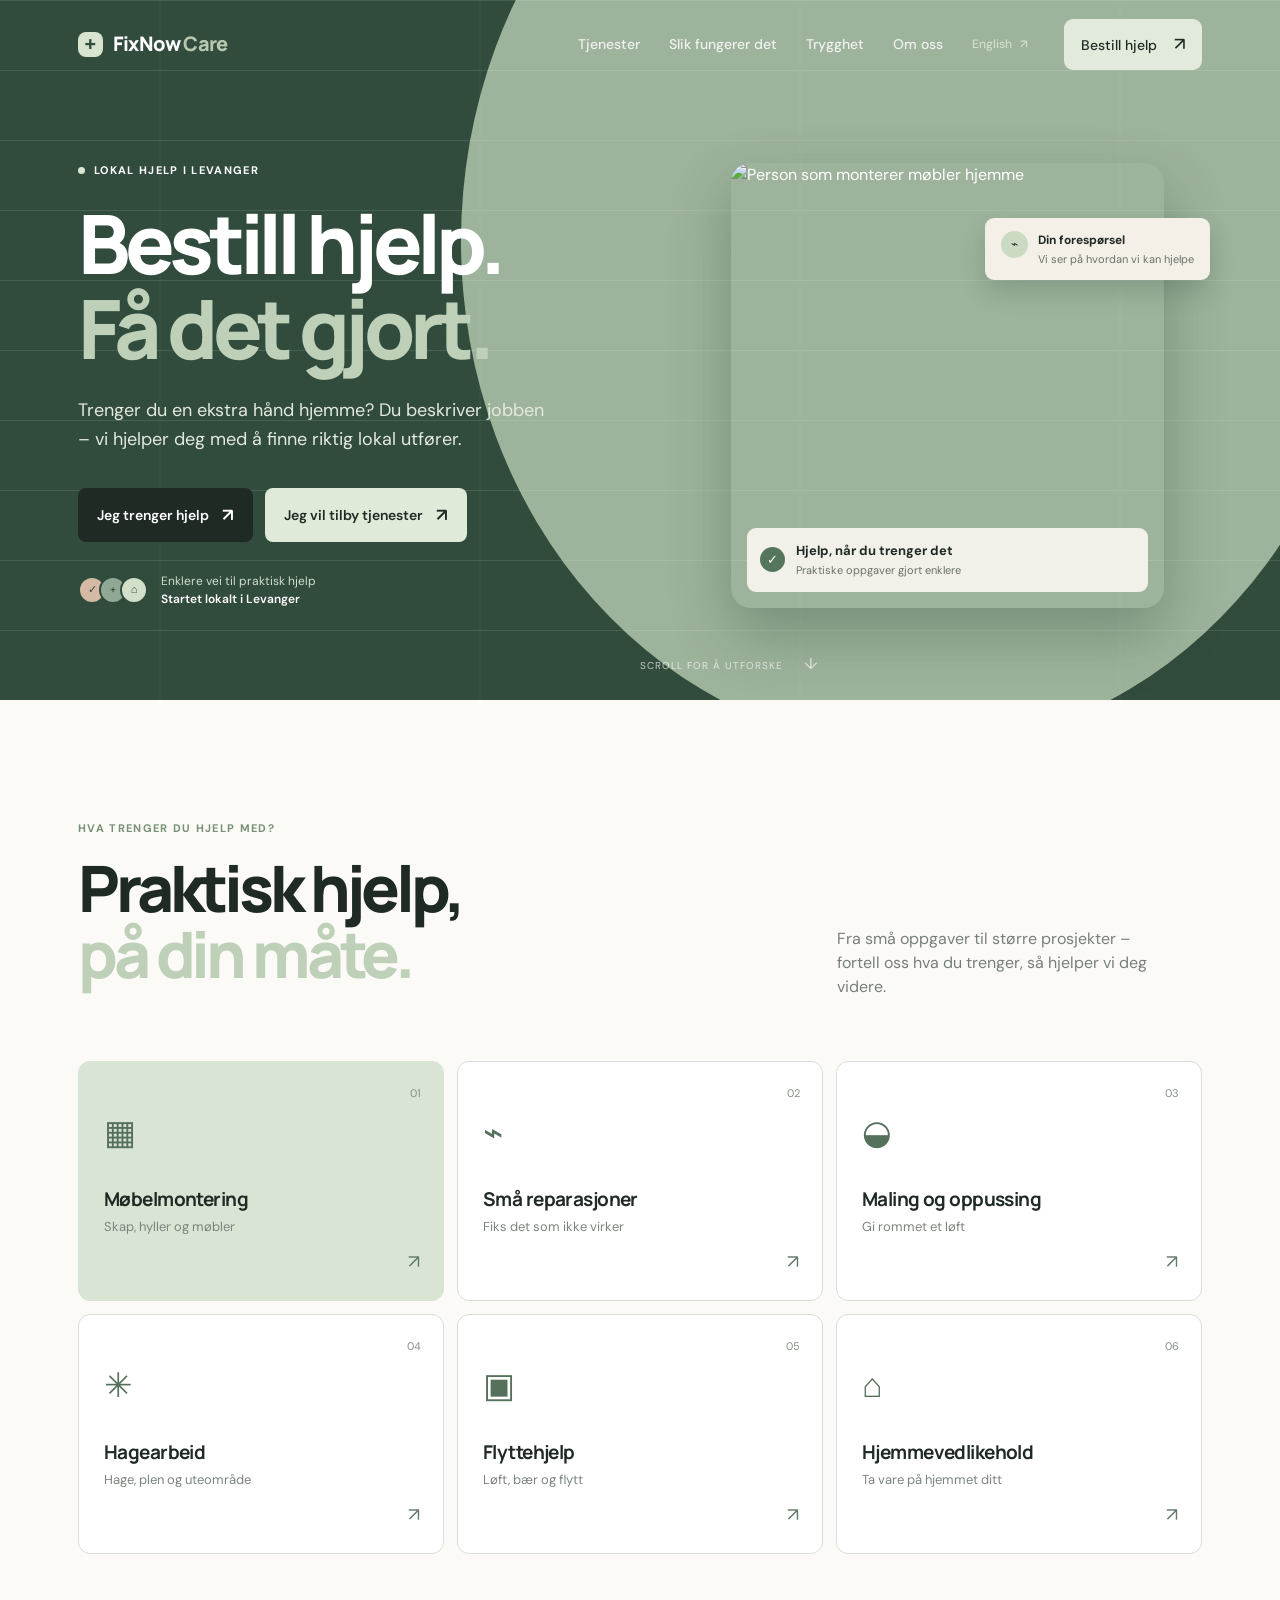
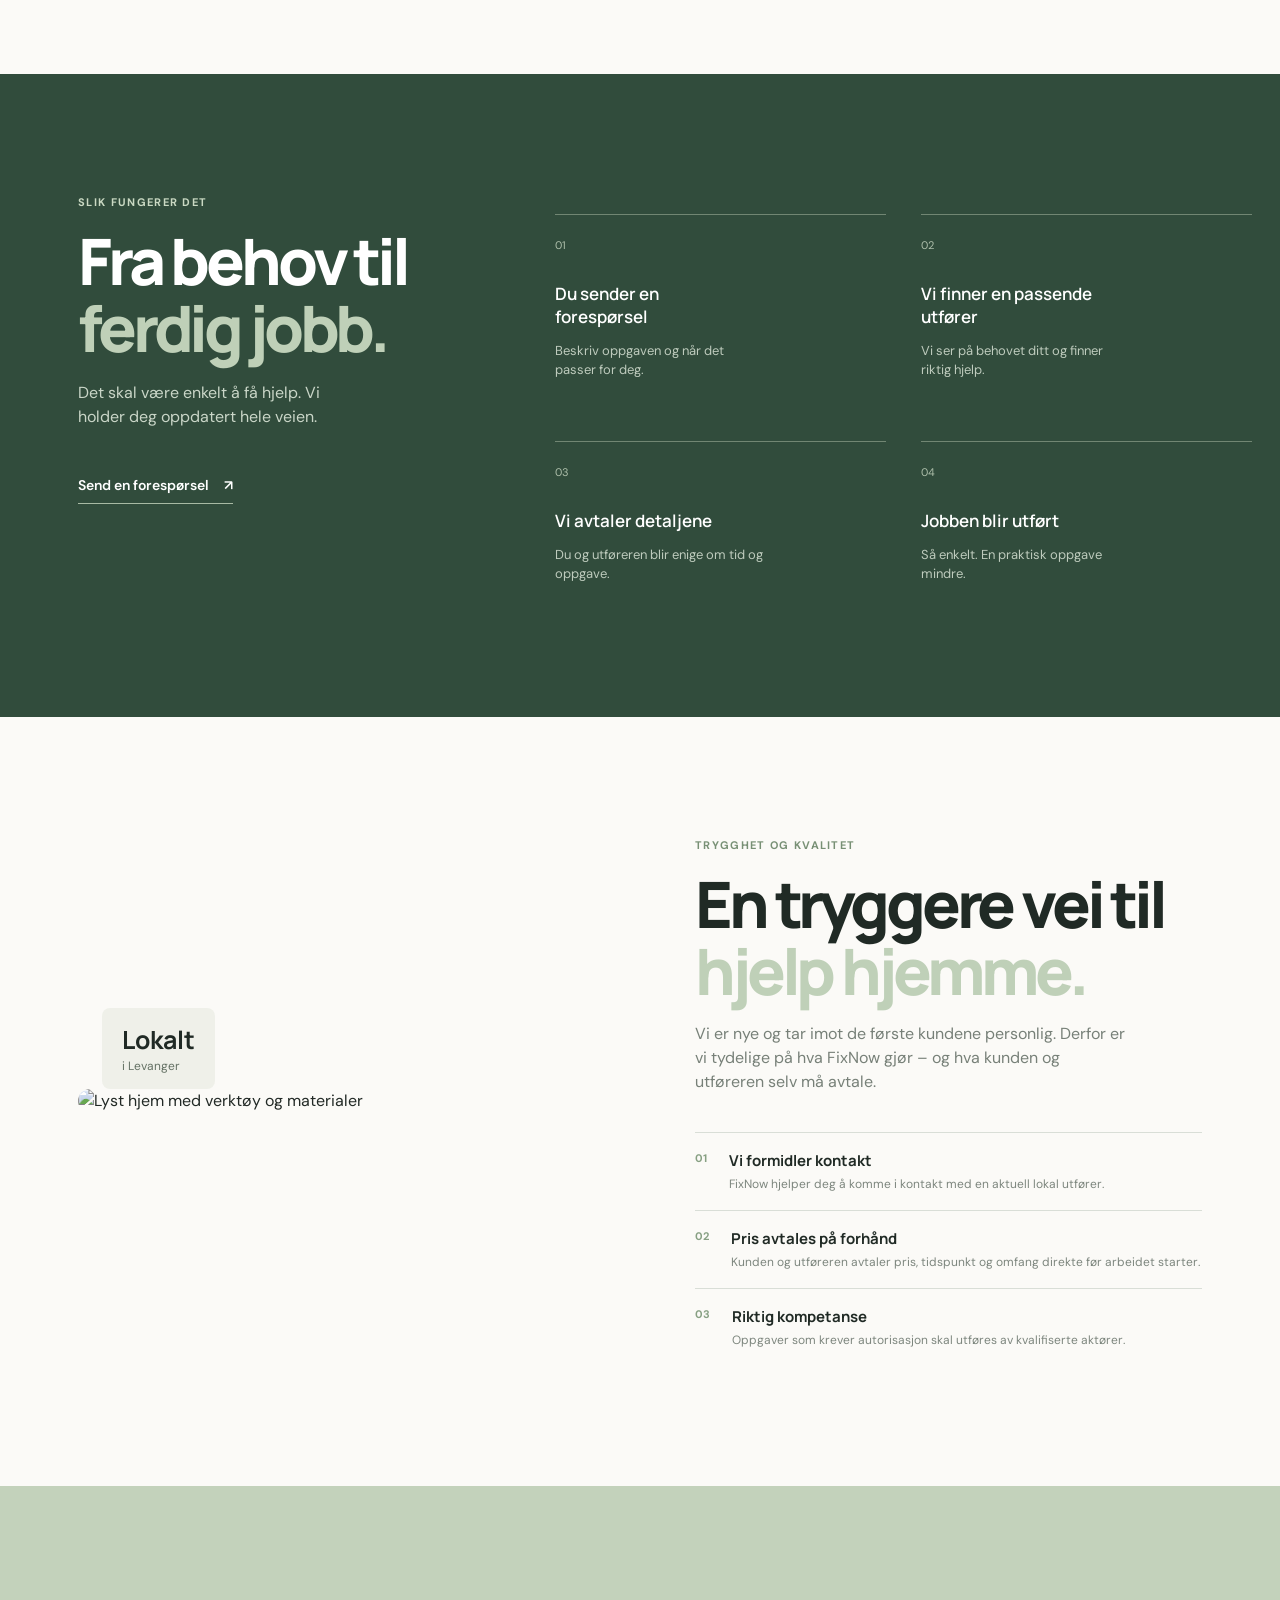
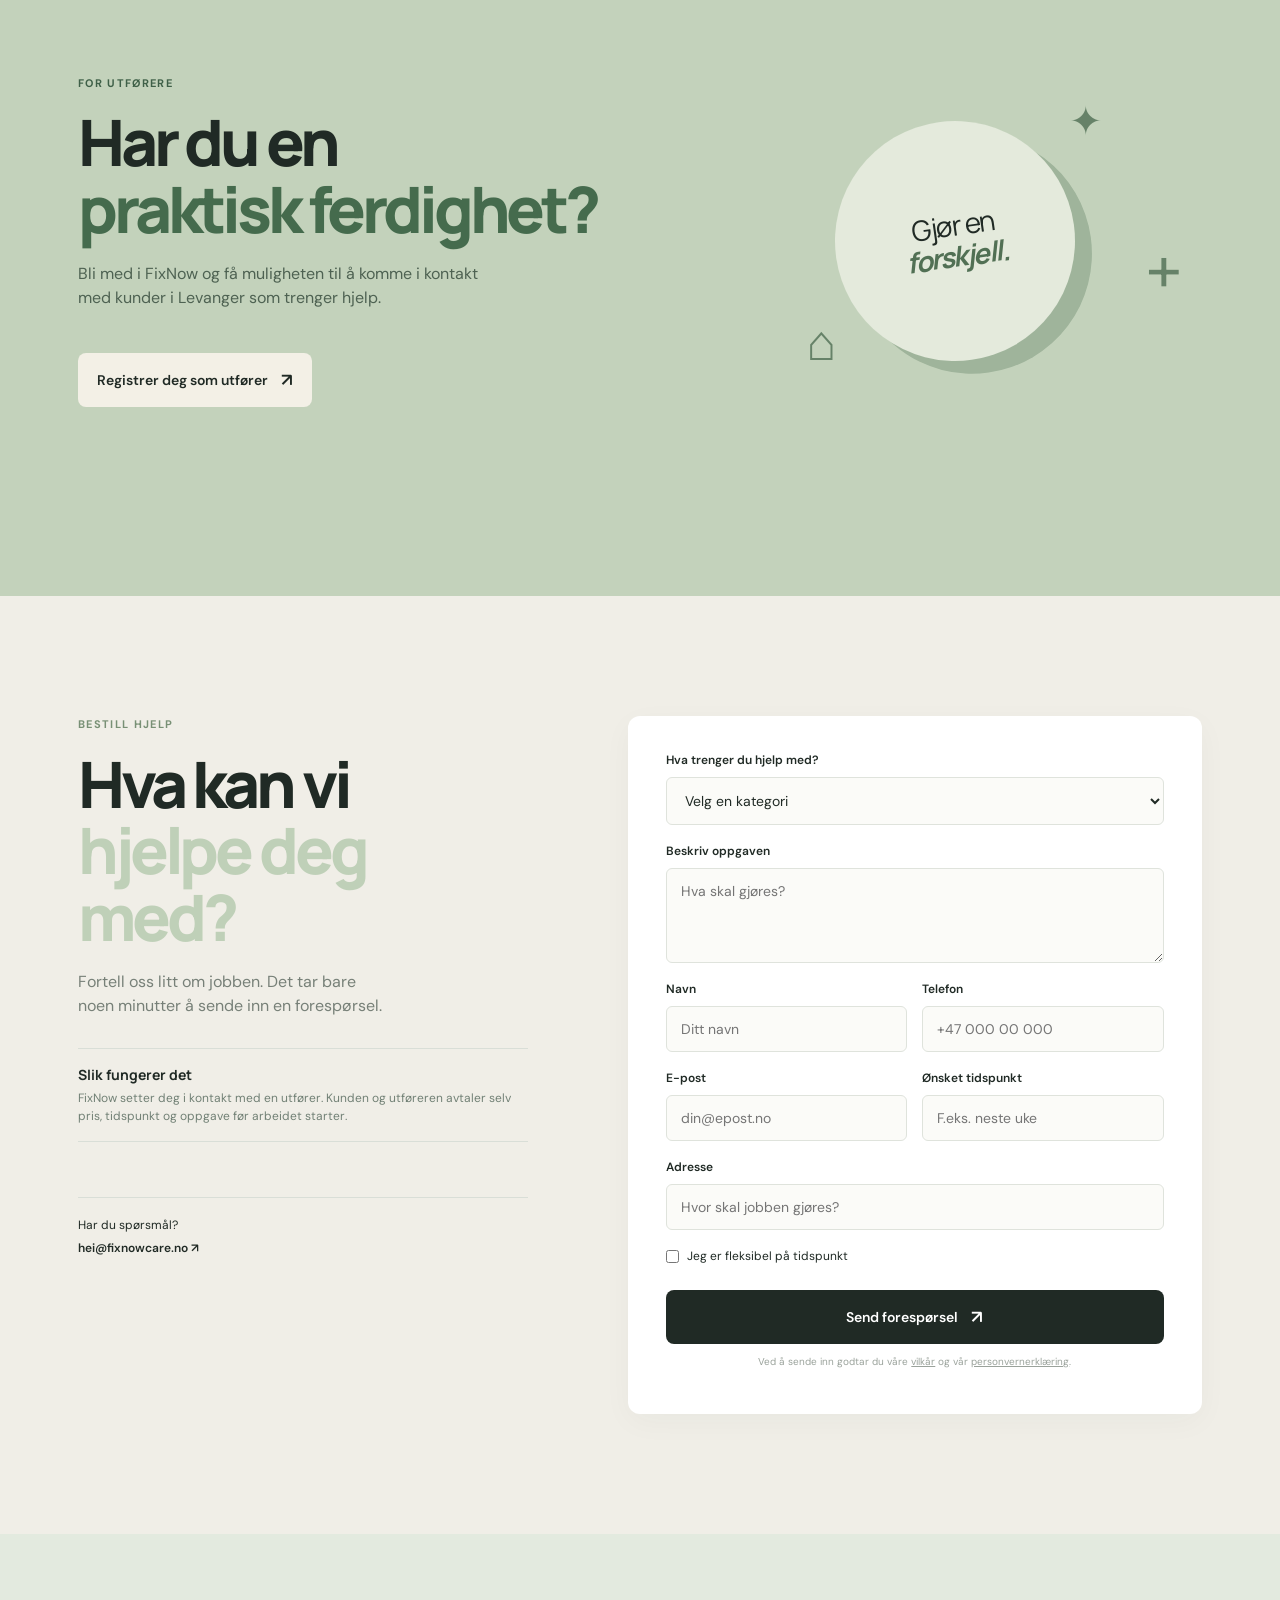
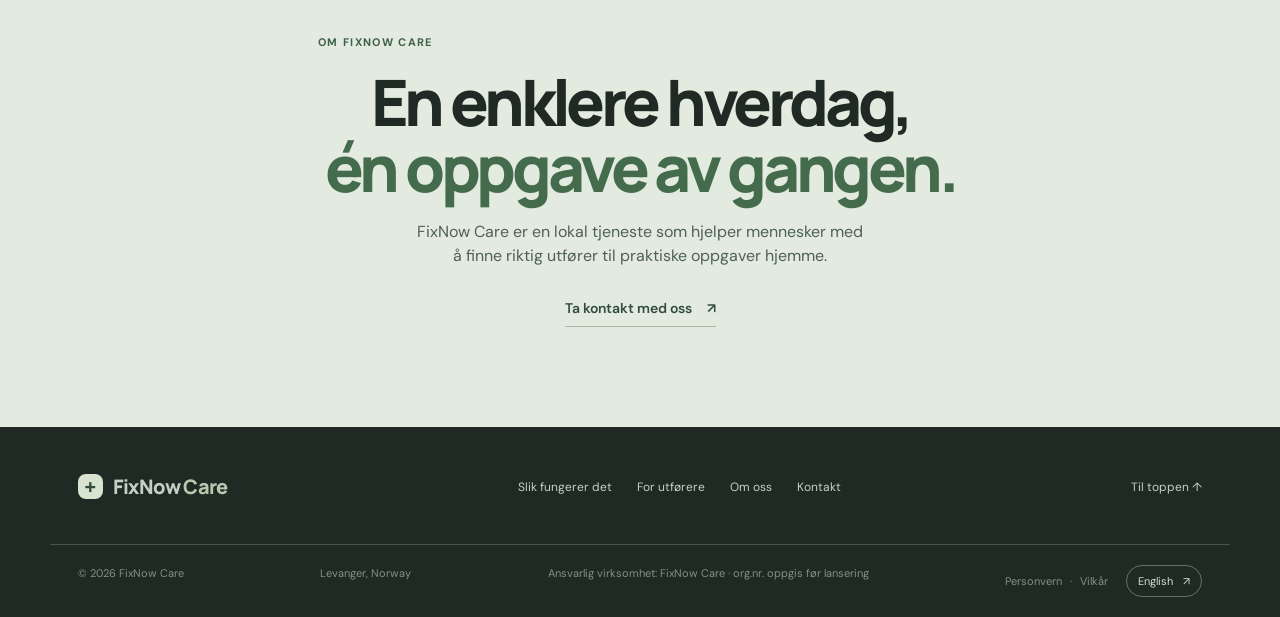
==== commit 88747778: "Add files via upload" ====
--- a/index.html
+++ b/index.html
@@ -31,7 +31,7 @@
           <h1>Bestill hjelp.<br /><span>Få det gjort.</span></h1>
           <p class="hero-lead">Trenger du en ekstra hånd hjemme? Du beskriver jobben – vi hjelper deg med å finne riktig lokal utfører.</p>
           <div class="hero-actions"><a class="button button-dark" href="#bestill">Jeg trenger hjelp <span>↗</span></a><a class="button button-light" href="#for-utforere">Jeg vil tilby tjenester <span>↗</span></a></div>
-          <div class="hero-note"><div class="avatar-stack"><i>J</i><i>M</i><i>A</i></div><span>Enklere vei til praktisk hjelp<br /><strong>Startet lokalt i Levanger</strong></span></div>
+          <div class="hero-note"><div class="avatar-stack"><i>✓</i><i>+</i><i>⌂</i></div><span>Enklere vei til praktisk hjelp<br /><strong>Startet lokalt i Levanger</strong></span></div>
         </div>
         <div class="hero-visual">
           <div class="image-card"><img src="https://images.unsplash.com/photo-1581578731548-c64695cc6952?auto=format&fit=crop&w=1000&q=85" alt="Person som monterer møbler hjemme" /><div class="image-caption"><span class="check">✓</span><span><strong>Hjelp, når du trenger det</strong><small>Praktiske oppgaver gjort enklere</small></span></div></div>
@@ -56,15 +56,15 @@
 
     <section class="section process" id="slik-fungerer-det"><div class="container process-inner"><div class="process-intro"><div class="eyebrow light">Slik fungerer det</div><h2>Fra behov til<br /><em>ferdig jobb.</em></h2><p>Det skal være enkelt å få hjelp. Vi holder deg oppdatert hele veien.</p><a class="text-link" href="#bestill">Send en forespørsel <span>↗</span></a></div><div class="steps"><div class="step"><span>01</span><h3>Du sender en forespørsel</h3><p>Beskriv oppgaven og når det passer for deg.</p></div><div class="step"><span>02</span><h3>Vi finner en passende utfører</h3><p>Vi ser på behovet ditt og finner riktig hjelp.</p></div><div class="step"><span>03</span><h3>Vi avtaler detaljene</h3><p>Du og utføreren blir enige om tid og oppgave.</p></div><div class="step"><span>04</span><h3>Jobben blir utført</h3><p>Så enkelt. En praktisk oppgave mindre.</p></div></div></div></section>
 
-    <section class="section trust" id="trygghet"><div class="container trust-grid"><div class="trust-image"><img src="https://images.unsplash.com/photo-1503387762-592dec58ef4e?auto=format&fit=crop&w=1000&q=85" alt="Lyst hjem med verktøy og materialer" /><div class="trust-badge"><strong>Lokalt</strong><span>i Levanger</span></div></div><div class="trust-copy"><div class="eyebrow muted">Trygghet og kvalitet</div><h2>En tryggere vei til<br /><em>hjelp hjemme.</em></h2><p>FixNow Care ønsker å gjøre samarbeidet mellom kunder og utførere enkelt, ryddig og tillitsfullt.</p><div class="trust-list"><div><b>01</b><span><strong>Lokalt først</strong><small>Vi starter i Levanger og bygger gode relasjoner i nærmiljøet.</small></span></div><div><b>02</b><span><strong>Ryddig prosess</strong><small>Du får tydelig informasjon om neste steg og hvem du møter.</small></span></div><div><b>03</b><span><strong>Riktig kompetanse</strong><small>Oppgaver som krever autorisasjon skal utføres av kvalifiserte aktører.</small></span></div></div></div></div></section>
+    <section class="section trust" id="trygghet"><div class="container trust-grid"><div class="trust-image"><img src="https://images.unsplash.com/photo-1503387762-592dec58ef4e?auto=format&fit=crop&w=1000&q=85" alt="Lyst hjem med verktøy og materialer" /><div class="trust-badge"><strong>Lokalt</strong><span>i Levanger</span></div></div><div class="trust-copy"><div class="eyebrow muted">Trygghet og kvalitet</div><h2>En tryggere vei til<br /><em>hjelp hjemme.</em></h2><p>Vi er nye og tar imot de første kundene personlig. Derfor er vi tydelige på hva FixNow gjør – og hva kunden og utføreren selv må avtale.</p><div class="trust-list"><div><b>01</b><span><strong>Vi formidler kontakt</strong><small>FixNow hjelper deg å komme i kontakt med en aktuell lokal utfører.</small></span></div><div><b>02</b><span><strong>Pris avtales på forhånd</strong><small>Kunden og utføreren avtaler pris, tidspunkt og omfang direkte før arbeidet starter.</small></span></div><div><b>03</b><span><strong>Riktig kompetanse</strong><small>Oppgaver som krever autorisasjon skal utføres av kvalifiserte aktører.</small></span></div></div></div></div></section>
 
     <section class="section provider" id="for-utforere"><div class="container provider-inner"><div><div class="eyebrow light">For utførere</div><h2>Har du en<br /><em>praktisk ferdighet?</em></h2><p>Bli med i FixNow og få muligheten til å komme i kontakt med kunder i Levanger som trenger hjelp.</p><a class="button button-cream" href="#registrering">Registrer deg som utfører <span>↗</span></a></div><div class="provider-art"><span class="tool tool-one">✦</span><span class="tool tool-two">⌂</span><span class="tool tool-three">+</span><div class="provider-circle">Gjør en<br /><strong>forskjell.</strong></div></div></div></section>
 
-    <section class="section form-section" id="bestill"><div class="container form-layout"><div class="form-intro"><div class="eyebrow muted">Bestill hjelp</div><h2>Hva kan vi<br /><em>hjelpe deg med?</em></h2><p>Fortell oss litt om jobben. Det tar bare noen minutter å sende inn en forespørsel.</p><div class="form-contact"><span>Har du spørsmål?</span><a href="mailto:hei@fixnowcare.no">hei@fixnowcare.no ↗</a></div></div><form class="request-form" id="request-form"><label>Hva trenger du hjelp med? <select name="category" required><option value="">Velg en kategori</option><option>Møbelmontering</option><option>Små reparasjoner</option><option>Maling og oppussing</option><option>Hagearbeid</option><option>Flyttehjelp</option><option>Annet</option></select></label><label>Beskriv oppgaven <textarea name="description" required placeholder="Hva skal gjøres?"></textarea></label><div class="form-row"><label>Navn<input name="name" required type="text" placeholder="Ditt navn" /></label><label>Telefon<input name="phone" required type="tel" placeholder="+47 000 00 000" /></label></div><div class="form-row"><label>E-post<input name="email" required type="email" placeholder="din@epost.no" /></label><label>Ønsket tidspunkt<input name="preferred_time" required type="text" placeholder="F.eks. neste uke" /></label></div><label>Adresse<input name="address" required type="text" placeholder="Hvor skal jobben gjøres?" /></label><label class="check-label"><input name="flexible_time" type="checkbox" /> <span>Jeg er fleksibel på tidspunkt</span></label><button class="button button-dark submit-button" type="submit">Send forespørsel <span>↗</span></button><p class="form-legal">Ved å sende inn godtar du våre <a href="#om-oss">vilkår</a> og vår behandling av personopplysninger.</p></form></div></section>
+    <section class="section form-section" id="bestill"><div class="container form-layout"><div class="form-intro"><div class="eyebrow muted">Bestill hjelp</div><h2>Hva kan vi<br /><em>hjelpe deg med?</em></h2><p>Fortell oss litt om jobben. Det tar bare noen minutter å sende inn en forespørsel.</p><div class="responsibility-note"><strong>Slik fungerer det</strong><span>FixNow setter deg i kontakt med en utfører. Kunden og utføreren avtaler selv pris, tidspunkt og oppgave før arbeidet starter.</span></div><div class="form-contact"><span>Har du spørsmål?</span><a href="mailto:hei@fixnowcare.no">hei@fixnowcare.no ↗</a></div></div><form class="request-form" id="request-form"><label>Hva trenger du hjelp med? <select name="category" required><option value="">Velg en kategori</option><option>Møbelmontering</option><option>Små reparasjoner</option><option>Maling og oppussing</option><option>Hagearbeid</option><option>Flyttehjelp</option><option>Annet</option></select></label><label>Beskriv oppgaven <textarea name="description" required placeholder="Hva skal gjøres?"></textarea></label><div class="form-row"><label>Navn<input name="name" required type="text" placeholder="Ditt navn" /></label><label>Telefon<input name="phone" required type="tel" placeholder="+47 000 00 000" /></label></div><div class="form-row"><label>E-post<input name="email" required type="email" placeholder="din@epost.no" /></label><label>Ønsket tidspunkt<input name="preferred_time" required type="text" placeholder="F.eks. neste uke" /></label></div><label>Adresse<input name="address" required type="text" placeholder="Hvor skal jobben gjøres?" /></label><label class="check-label"><input name="flexible_time" type="checkbox" /> <span>Jeg er fleksibel på tidspunkt</span></label><button class="button button-dark submit-button" type="submit">Send forespørsel <span>↗</span></button><p class="form-legal">Ved å sende inn godtar du våre <a href="terms.html">vilkår</a> og vår <a href="privacy.html">personvernerklæring</a>.</p></form></div></section>
 
     <section class="section about" id="om-oss"><div class="container about-inner"><div class="eyebrow light">Om FixNow Care</div><h2>En enklere hverdag,<br /><em>én oppgave av gangen.</em></h2><p>FixNow Care er en lokal tjeneste som hjelper mennesker med å finne riktig utfører til praktiske oppgaver hjemme.</p><a class="text-link" href="mailto:hei@fixnowcare.no">Ta kontakt med oss <span>↗</span></a></div></section>
   </main>
-  <footer class="site-footer"><div class="container footer-top"><a class="brand" href="#top"><span class="brand-mark">+</span><span>FixNow <em>Care</em></span></a><div class="footer-links"><a href="#slik-fungerer-det">Slik fungerer det</a><a href="#for-utforere">For utførere</a><a href="#om-oss">Om oss</a><a href="mailto:hei@fixnowcare.no">Kontakt</a></div><a class="back-top" href="#top">Til toppen ↑</a></div><div class="container footer-bottom"><span>© 2026 FixNow Care</span><span>Levanger, Norway</span><span class="footer-meta"><a href="#">Personvern</a> · <a href="#">Vilkår</a><a class="language-switch" href="index-en.html" lang="en" aria-label="Switch to English">English <span>↗</span></a></span></div></footer>
+  <footer class="site-footer"><div class="container footer-top"><a class="brand" href="#top"><span class="brand-mark">+</span><span>FixNow <em>Care</em></span></a><div class="footer-links"><a href="#slik-fungerer-det">Slik fungerer det</a><a href="#for-utforere">For utførere</a><a href="#om-oss">Om oss</a><a href="mailto:hei@fixnowcare.no">Kontakt</a></div><a class="back-top" href="#top">Til toppen ↑</a></div><div class="container footer-bottom"><span>© 2026 FixNow Care</span><span>Levanger, Norway</span><span>Ansvarlig virksomhet: FixNow Care · org.nr. oppgis før lansering</span><span class="footer-meta"><a href="privacy.html">Personvern</a> · <a href="terms.html">Vilkår</a><a class="language-switch" href="index-en.html" lang="en" aria-label="Switch to English">English <span>↗</span></a></span></div></footer>
   <div class="success-modal" id="success-modal" role="dialog" aria-modal="true" aria-labelledby="success-title"><div class="modal-card"><button class="modal-close" aria-label="Lukk">×</button><div class="success-icon">✓</div><h2 id="success-title">Takk for din forespørsel!</h2><p>Vi har mottatt forespørselen din og vil se på hvordan vi kan hjelpe deg.</p><span class="request-id">Forespørselsnummer: <strong>FN-2026-001</strong></span><button class="button button-dark modal-done">Ferdig</button></div></div>
   <script src="https://cdn.jsdelivr.net/npm/@supabase/supabase-js@2"></script>
   <script src="script.js"></script>
--- a/styles.css
+++ b/styles.css
@@ -3,6 +3,7 @@
 @media(max-width:440px){.category-grid{grid-template-columns:1fr}.category-card{min-height:170px}.form-row{grid-template-columns:1fr;gap:0}.hero-actions{flex-direction:column;align-items:stretch}.button{width:100%}.hero h1{font-size:50px}.hero{min-height:975px}}
 .footer-meta{display:flex;align-items:center;gap:8px}.language-switch{border:1px solid #637166;border-radius:999px;color:#d5dfd2;padding:7px 11px;margin-left:10px;transition:.2s}.language-switch:hover{background:#d5dfd2;color:var(--ink);text-decoration:none!important}.language-switch span{margin-left:7px}@media(max-width:800px){.footer-meta{flex-wrap:wrap}}
 .provider .eyebrow.light,.about .eyebrow.light{color:#3f6048}.provider h2 em,.about h2 em{color:#456b4d}.provider p,.about p{color:#4e6252}
+.responsibility-note{border-top:1px solid var(--line);border-bottom:1px solid var(--line);padding:16px 0;margin:30px 0 0;display:grid;gap:5px}.responsibility-note strong{font:700 14px var(--serif)}.responsibility-note span{font-size:12px;line-height:1.5;color:#718075}.footer-bottom>span{max-width:100%}
 .language-top{color:#dce8d6!important;font-size:12px!important;white-space:nowrap}.language-top span{margin-left:5px}.language-top:hover{text-decoration:underline;text-underline-offset:4px}
 section,.category-card,.step,.trust-image,.trust-copy,.provider-art,.request-form,.form-intro,.about-inner{animation:fade-up .8s both;animation-timeline:view();animation-range:entry 8% cover 30%}
 .category-card,.button,.image-card,.floating-card,.provider-circle,.language-top{transition:transform .3s ease,box-shadow .3s ease,background .3s ease}.category-card:hover{transform:translateY(-8px)}.button:hover{box-shadow:0 12px 22px #21362920}.image-card:hover{transform:translateY(-5px) rotate(.3deg);box-shadow:0 30px 55px #1a302452}.floating-card{animation:float-card 4s ease-in-out infinite}.provider-circle{animation:float-circle 6s ease-in-out infinite}.pulse{animation:pulse 2.2s ease-in-out infinite}
